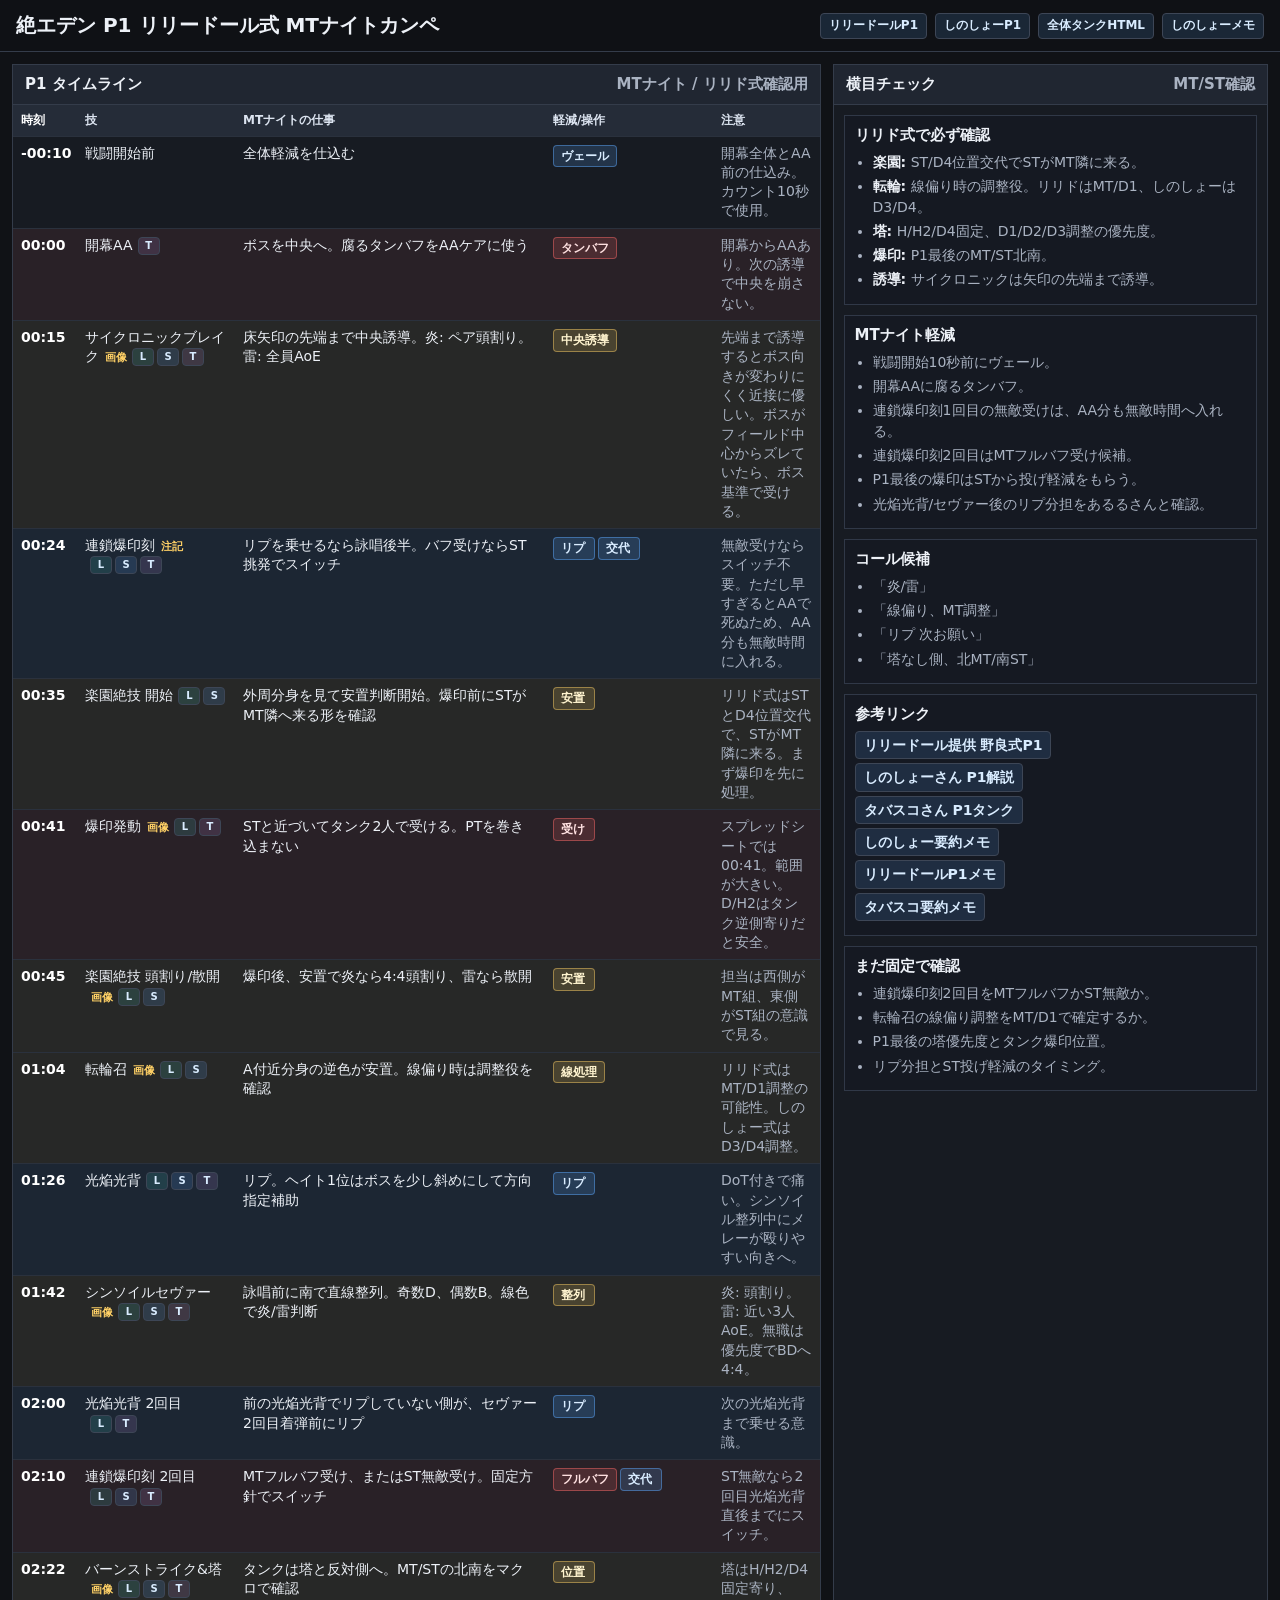
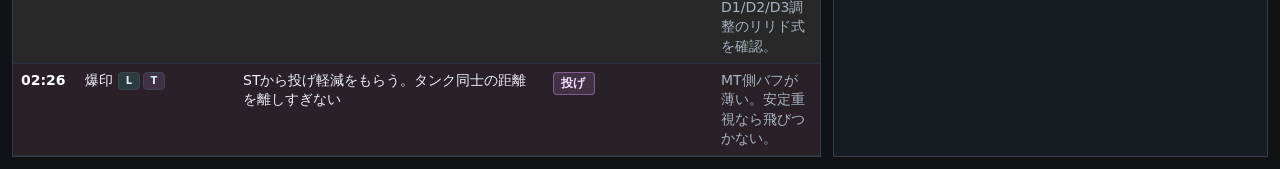
==== index.html @ 8ca695cd "Add files via upload" ====
<!doctype html>
<html lang="ja">
<head>
  <meta charset="utf-8">
  <meta name="viewport" content="width=device-width, initial-scale=1">
  <title>絶エデン P1 リリードール式 MTナイトカンペ</title>
  <style>
    :root {
      --bg: #101216;
      --panel: #171b22;
      --panel-2: #202631;
      --line: #343c4a;
      --text: #edf1f7;
      --muted: #aab3c2;
      --blue: #5da8ff;
      --yellow: #ffd166;
      --red: #ff6b6b;
      --green: #7bd88f;
      --purple: #c792ea;
      --cyan: #48d1cc;
    }

    * { box-sizing: border-box; }

    body {
      margin: 0;
      background: var(--bg);
      color: var(--text);
      font-family: "Yu Gothic UI", "Meiryo", system-ui, sans-serif;
      letter-spacing: 0;
    }

    header {
      position: sticky;
      top: 0;
      z-index: 20;
      display: flex;
      justify-content: space-between;
      align-items: center;
      gap: 16px;
      padding: 12px 16px;
      border-bottom: 1px solid var(--line);
      background: rgba(16, 18, 22, 0.96);
    }

    h1 { margin: 0; font-size: 20px; }

    .refs {
      display: flex;
      flex-wrap: wrap;
      gap: 8px;
      font-size: 12px;
    }

    a {
      color: #d9ecff;
      text-decoration: none;
    }

    .refs a,
    .link {
      display: inline-flex;
      align-items: center;
      min-height: 26px;
      padding: 3px 8px;
      border: 1px solid #3d4656;
      border-radius: 4px;
      background: rgba(93, 168, 255, 0.14);
      font-weight: 700;
    }

    .refs a:hover,
    .link:hover {
      border-color: var(--yellow);
      color: #fff4cf;
    }

    .srcs {
      display: inline-flex;
      flex-wrap: wrap;
      gap: 3px;
      margin-left: 5px;
      vertical-align: middle;
    }

    .srcs a {
      display: inline-flex;
      align-items: center;
      justify-content: center;
      min-width: 22px;
      height: 18px;
      padding: 1px 5px;
      border: 1px solid #3d4656;
      border-radius: 4px;
      color: #d9ecff;
      font-size: 10px;
      font-weight: 700;
      line-height: 1;
      text-decoration: none;
    }

    .srcs a:hover {
      border-color: var(--yellow);
      color: #fff4cf;
    }

    .src-l { background: rgba(72, 209, 204, 0.15); }
    .src-s { background: rgba(93, 168, 255, 0.16); }
    .src-t { background: rgba(199, 146, 234, 0.15); }

    main {
      display: grid;
      grid-template-columns: minmax(720px, 1.3fr) minmax(340px, 0.7fr);
      gap: 12px;
      padding: 12px;
    }

    section {
      min-width: 0;
      border: 1px solid var(--line);
      background: var(--panel);
    }

    .section-title {
      display: flex;
      justify-content: space-between;
      gap: 12px;
      padding: 10px 12px;
      border-bottom: 1px solid var(--line);
      background: var(--panel-2);
      font-size: 15px;
      font-weight: 700;
    }

    table {
      width: 100%;
      border-collapse: collapse;
      table-layout: fixed;
    }

    th, td {
      padding: 7px 8px;
      border-bottom: 1px solid #2a313d;
      vertical-align: top;
      font-size: 14px;
      line-height: 1.38;
    }

    th {
      position: sticky;
      top: 51px;
      z-index: 5;
      background: #252c38;
      color: #dce4f0;
      font-size: 12px;
      text-align: left;
    }

    .time { width: 64px; color: #fff; font-weight: 700; }
    .trigger { width: 158px; }
    .task { width: 310px; }
    .mit { width: 168px; }
    .note { color: var(--muted); }
    .critical { background: rgba(255, 107, 107, 0.08); }
    .move { background: rgba(255, 209, 102, 0.07); }
    .party { background: rgba(93, 168, 255, 0.08); }
    .clickable-row { cursor: pointer; }
    .clickable-row:hover { outline: 1px solid rgba(255, 209, 102, 0.45); outline-offset: -1px; }
    .toggle-hint {
      display: inline-block;
      margin-left: 6px;
      color: var(--yellow);
      font-size: 11px;
      font-weight: 700;
    }
    .detail-row { display: none; background: #11151d; }
    .detail-row.open { display: table-row; }
    .detail-panel {
      display: grid;
      grid-template-columns: repeat(2, minmax(240px, 1fr));
      gap: 10px;
      padding: 10px;
    }
    .figure {
      border: 1px solid #303847;
      background: #151922;
      padding: 8px;
    }
    .figure-title {
      margin: 0 0 6px;
      color: var(--text);
      font-size: 13px;
      font-weight: 700;
    }
    .figure-note {
      margin: 6px 0 0;
      color: var(--muted);
      font-size: 12px;
      line-height: 1.4;
    }
    .figure-title.fire,
    .figure-note.fire,
    .figure-title.lightning,
    .figure-note.lightning {
      display: block;
      width: fit-content;
      max-width: 100%;
      padding: 4px 8px;
      border-radius: 4px;
      color: #fff;
      font-weight: 800;
    }
    .figure-title.fire,
    .figure-note.fire {
      background: #b4232d;
    }
    .figure-title.lightning,
    .figure-note.lightning {
      background: #1d5fbf;
    }
    .figure img {
      display: block;
      width: 100%;
      max-height: 520px;
      object-fit: contain;
      border: 1px solid #2a313d;
      background: #0c0f14;
    }

    .badge {
      display: inline-block;
      min-width: 42px;
      margin: 1px 3px 2px 0;
      padding: 2px 7px;
      border-radius: 4px;
      border: 1px solid transparent;
      font-size: 12px;
      font-weight: 700;
      white-space: nowrap;
    }

    .b-blue { color: #d9ecff; background: rgba(93, 168, 255, 0.18); border-color: rgba(93, 168, 255, 0.45); }
    .b-yellow { color: #fff4cf; background: rgba(255, 209, 102, 0.16); border-color: rgba(255, 209, 102, 0.45); }
    .b-red { color: #ffe1e1; background: rgba(255, 107, 107, 0.16); border-color: rgba(255, 107, 107, 0.45); }
    .b-green { color: #e1ffe8; background: rgba(123, 216, 143, 0.15); border-color: rgba(123, 216, 143, 0.45); }
    .b-purple { color: #f1ddff; background: rgba(199, 146, 234, 0.16); border-color: rgba(199, 146, 234, 0.45); }
    .b-cyan { color: #d9fffc; background: rgba(72, 209, 204, 0.16); border-color: rgba(72, 209, 204, 0.45); }

    .cards {
      display: grid;
      gap: 10px;
      padding: 10px;
    }

    .card {
      border: 1px solid #303847;
      background: #151922;
      padding: 10px;
    }

    .card h2,
    .card h3 {
      margin: 0 0 7px;
      font-size: 15px;
    }

    .card p,
    .card li {
      margin: 4px 0;
      color: var(--muted);
      font-size: 14px;
      line-height: 1.45;
    }

    ul {
      margin: 0;
      padding-left: 18px;
    }

    .big {
      color: var(--text);
      font-weight: 700;
    }

    .danger {
      color: #ffe1e1;
      font-weight: 700;
    }

    @media (max-width: 1120px) {
      main { grid-template-columns: 1fr; }
      th { top: 76px; }
      .detail-panel { grid-template-columns: 1fr; }
    }

    @media (max-width: 720px) {
      header {
        position: static;
        display: block;
        padding: 10px;
      }

      h1 {
        margin-bottom: 8px;
        font-size: 18px;
        line-height: 1.25;
      }

      .refs {
        display: grid;
        grid-template-columns: repeat(2, minmax(0, 1fr));
        gap: 6px;
      }

      .refs a,
      .link {
        justify-content: center;
        min-height: 34px;
        padding: 6px 8px;
        text-align: center;
      }

      main {
        display: block;
        padding: 8px;
      }

      section {
        margin-bottom: 10px;
      }

      .section-title {
        display: block;
        padding: 9px 10px;
      }

      .section-title .note {
        display: block;
        margin-top: 3px;
        font-size: 12px;
      }

      table,
      tbody {
        display: block;
        width: 100%;
      }

      thead {
        display: none;
      }

      tr {
        display: grid;
        grid-template-columns: 58px minmax(0, 1fr);
        gap: 0 8px;
        margin: 8px;
        border: 1px solid #2a313d;
        background: #151922;
      }

      tr.critical { background: rgba(255, 107, 107, 0.09); }
      tr.move { background: rgba(255, 209, 102, 0.08); }
      tr.party { background: rgba(93, 168, 255, 0.09); }

      td {
        display: block;
        min-width: 0;
        padding: 6px 8px;
        border-bottom: 0;
        font-size: 13px;
      }

      td.time {
        grid-row: span 4;
        width: auto;
        border-right: 1px solid #2a313d;
        background: rgba(255, 255, 255, 0.04);
        font-size: 14px;
        text-align: center;
      }

      td:nth-child(2) {
        color: var(--text);
        font-size: 15px;
        font-weight: 700;
      }

      td:nth-child(3)::before {
        content: "仕事: ";
        color: var(--yellow);
        font-weight: 700;
      }

      td:nth-child(4)::before {
        content: "軽減: ";
        color: var(--cyan);
        font-weight: 700;
      }

      td:nth-child(5)::before {
        content: "注意: ";
        color: var(--muted);
        font-weight: 700;
      }

      .srcs {
        display: inline-flex;
        margin-left: 4px;
      }

      .srcs a {
        min-width: 26px;
        height: 22px;
        font-size: 11px;
      }

      .toggle-hint {
        padding: 1px 5px;
        border: 1px solid rgba(255, 209, 102, 0.35);
        border-radius: 4px;
        background: rgba(255, 209, 102, 0.12);
      }

      .detail-row {
        margin-top: -8px;
      }

      .detail-row td {
        grid-column: 1 / -1;
        padding: 0;
      }

      .detail-panel {
        display: grid;
        grid-template-columns: 1fr;
        gap: 8px;
        padding: 8px;
      }

      .figure {
        padding: 7px;
      }

      .figure img {
        max-height: none;
      }

      .cards {
        padding: 8px;
      }

      .card {
        padding: 9px;
      }
    }
  </style>
</head>
<body>
  <header>
    <h1>絶エデン P1 リリードール式 MTナイトカンペ</h1>
    <nav class="refs" aria-label="参考リンク">
      <a href="https://www.youtube.com/watch?v=0HDstP0aU_Y" target="_blank" rel="noreferrer">リリードールP1</a>
      <a href="https://www.youtube.com/watch?v=s2ULM2v7e5g" target="_blank" rel="noreferrer">しのしょーP1</a>
      <a href="ultimate_eden_tank_cheatsheet.html">全体タンクHTML</a>
      <a href="ultimate_eden_p1_shinosho_notes.md">しのしょーメモ</a>
    </nav>
  </header>

  <main>
    <section>
      <div class="section-title">
        <span>P1 タイムライン</span>
        <span class="note">MTナイト / リリド式確認用</span>
      </div>
      <table>
        <thead>
          <tr>
            <th class="time">時刻</th>
            <th class="trigger">技</th>
            <th class="task">MTナイトの仕事</th>
            <th class="mit">軽減/操作</th>
            <th>注意</th>
          </tr>
        </thead>
        <tbody>
          <tr class="mitigation">
            <td class="time">-00:10</td>
            <td>戦闘開始前</td>
            <td>全体軽減を仕込む</td>
            <td><span class="badge b-blue">ヴェール</span></td>
            <td class="note">開幕全体とAA前の仕込み。カウント10秒で使用。</td>
          </tr>
          <tr class="critical">
            <td class="time">00:00</td>
            <td>開幕AA<span class="srcs"><a class="src-t" href="https://www.youtube.com/watch?v=iPbWtNaFu2U&t=62s" target="_blank" rel="noreferrer" title="タバスコ: 開幕AAケア">T</a></span></td>
            <td>ボスを中央へ。腐るタンバフをAAケアに使う</td>
            <td><span class="badge b-red">タンバフ</span></td>
            <td class="note">開幕からAAあり。次の誘導で中央を崩さない。</td>
          </tr>
          <tr class="move clickable-row" data-toggle="cyclonic-detail" tabindex="0" aria-expanded="false">
            <td class="time">00:15</td>
            <td>サイクロニックブレイク<span class="toggle-hint">画像</span><span class="srcs"><a class="src-l" href="https://www.youtube.com/watch?v=0HDstP0aU_Y&t=50s" target="_blank" rel="noreferrer" title="リリードール: サイクロニックブレイク">L</a><a class="src-s" href="https://www.youtube.com/watch?v=s2ULM2v7e5g&t=14s" target="_blank" rel="noreferrer" title="しのしょー: サイクロニックブレイク">S</a><a class="src-t" href="https://www.youtube.com/watch?v=iPbWtNaFu2U&t=69s" target="_blank" rel="noreferrer" title="タバスコ: 中央誘導">T</a></span></td>
            <td>床矢印の先端まで中央誘導。炎: ペア頭割り。雷: 全員AoE</td>
            <td><span class="badge b-yellow">中央誘導</span></td>
            <td class="note">先端まで誘導するとボス向きが変わりにくく近接に優しい。ボスがフィールド中心からズレていたら、ボス基準で受ける。</td>
          </tr>
          <tr id="cyclonic-detail" class="detail-row">
            <td colspan="5">
              <div class="detail-panel">
                <figure class="figure">
                  <figcaption class="figure-title lightning">雷/青: 散開</figcaption>
                  <img src="ultimate_eden_p1_lilidoll_cyclonic_spread01.jpg" alt="サイクロニックブレイク 雷青色 散開図">
                  <p class="figure-note lightning">ボスが雷・青色なら散開。全員が時計回りにずれる。遠隔とSTは離れる。</p>
                </figure>
                <figure class="figure">
                  <figcaption class="figure-title fire">炎/赤: ペア頭割り</figcaption>
                  <img src="ultimate_eden_p1_lilidoll_cyclonic_spread02.jpg" alt="サイクロニックブレイク 炎赤色 ペア頭割り図">
                  <p class="figure-note fire">ボスが炎・赤色ならペア頭割り。タンク/ヒラは反時計、DPSは時計回りにずれる。</p>
                </figure>
              </div>
            </td>
          </tr>
          <tr class="party clickable-row" data-toggle="bakuhatsu-detail" tabindex="0" aria-expanded="false">
            <td class="time">00:24</td>
            <td>連鎖爆印刻<span class="toggle-hint">注記</span><span class="srcs"><a class="src-l" href="https://www.youtube.com/watch?v=0HDstP0aU_Y&t=119s" target="_blank" rel="noreferrer" title="リリードール: 爆印タンク強攻撃">L</a><a class="src-s" href="https://www.youtube.com/watch?v=s2ULM2v7e5g&t=63s" target="_blank" rel="noreferrer" title="しのしょー: 連鎖爆印刻">S</a><a class="src-t" href="https://www.youtube.com/watch?v=iPbWtNaFu2U&t=84s" target="_blank" rel="noreferrer" title="タバスコ: リプ/スイッチ">T</a></span></td>
            <td>リプを乗せるなら詠唱後半。バフ受けならST挑発でスイッチ</td>
            <td><span class="badge b-blue">リプ</span><span class="badge b-blue">交代</span></td>
            <td class="note">無敵受けならスイッチ不要。ただし早すぎるとAAで死ぬため、AA分も無敵時間に入れる。</td>
          </tr>
          <tr id="bakuhatsu-detail" class="detail-row">
            <td colspan="5">
              <div class="detail-panel">
                <div class="figure">
                  <p class="figure-title">リリードール動画内注記</p>
                  <p class="figure-note">野良では2回目爆印刻をST無敵、P2開幕をMT無敵にすることが多く、1回目爆印刻はバフ受けスイッチが多い。</p>
                  <p class="figure-note">バフ受けは詠唱中に挑発。MTは詠唱真ん中くらいからランパートを炊くと、後の爆発にも乗る。</p>
                  <p class="figure-note">爆発より1回目の攻撃が痛いため、リプ + フルバフ推奨。センチネル/ブルワーク等はランパより先に炊く運用例。</p>
                  <p class="figure-note">ナイトMTはP3誘導で無敵を使うことが多いため、リキャスト都合で2回目爆印刻をMTナイト無敵、P2をST無敵にする処理例あり。P3誘導はバフ受けも可能なのでPTで相談。</p>
                </div>
              </div>
            </td>
          </tr>
          <tr class="move">
            <td class="time">00:35</td>
            <td>楽園絶技 開始<span class="srcs"><a class="src-l" href="https://www.youtube.com/watch?v=0HDstP0aU_Y&t=149s" target="_blank" rel="noreferrer" title="リリードール: 楽園絶技">L</a><a class="src-s" href="https://www.youtube.com/watch?v=s2ULM2v7e5g&t=87s" target="_blank" rel="noreferrer" title="しのしょー: 楽園絶技">S</a></span></td>
            <td>外周分身を見て安置判断開始。爆印前にSTがMT隣へ来る形を確認</td>
            <td><span class="badge b-yellow">安置</span></td>
            <td class="note">リリド式はSTとD4位置交代で、STがMT隣に来る。まず爆印を先に処理。</td>
          </tr>
          <tr class="critical clickable-row" data-toggle="rakuen-bakuhatsu-detail" tabindex="0" aria-expanded="false">
            <td class="time">00:41</td>
            <td>爆印発動<span class="toggle-hint">画像</span><span class="srcs"><a class="src-l" href="https://www.youtube.com/watch?v=0HDstP0aU_Y&t=175s" target="_blank" rel="noreferrer" title="リリードール: STがMT隣へ">L</a><a class="src-t" href="https://www.youtube.com/watch?v=iPbWtNaFu2U&t=107s" target="_blank" rel="noreferrer" title="タバスコ: 爆印デバフ処理">T</a></span></td>
            <td>STと近づいてタンク2人で受ける。PTを巻き込まない</td>
            <td><span class="badge b-red">受け</span></td>
            <td class="note">スプレッドシートでは00:41。範囲が大きい。D/H2はタンク逆側寄りだと安全。</td>
          </tr>
          <tr id="rakuen-bakuhatsu-detail" class="detail-row">
            <td colspan="5">
              <div class="detail-panel">
                <figure class="figure">
                  <figcaption class="figure-title">楽園絶技中の爆印位置</figcaption>
                  <img src="ultimate_eden_p1_lilidoll_rakuen_spread01.jpg" alt="楽園絶技中の爆印位置図">
                  <p class="figure-note">直前の連鎖爆印刻の爆発をタンク2人で受けるため、MT/STが近くにいる。</p>
                </figure>
              </div>
            </td>
          </tr>
          <tr class="move clickable-row" data-toggle="rakuen-detail" tabindex="0" aria-expanded="false">
            <td class="time">00:45</td>
            <td>楽園絶技 頭割り/散開<span class="toggle-hint">画像</span><span class="srcs"><a class="src-l" href="https://www.youtube.com/watch?v=0HDstP0aU_Y&t=149s" target="_blank" rel="noreferrer" title="リリードール: 楽園絶技">L</a><a class="src-s" href="https://www.youtube.com/watch?v=s2ULM2v7e5g&t=87s" target="_blank" rel="noreferrer" title="しのしょー: 楽園絶技">S</a></span></td>
            <td>爆印後、安置で炎なら4:4頭割り、雷なら散開</td>
            <td><span class="badge b-yellow">安置</span></td>
            <td class="note">担当は西側がMT組、東側がST組の意識で見る。</td>
          </tr>
          <tr id="rakuen-detail" class="detail-row">
            <td colspan="5">
              <div class="detail-panel">
                <figure class="figure">
                  <figcaption class="figure-title fire">B,D安置 炎/赤: 4:4頭割り</figcaption>
                  <img src="ultimate_eden_p1_lilidoll_rakuen_spread02.jpg" alt="楽園絶技 B,D安置 炎赤色 4:4頭割り散開図">
                  <p class="figure-note">担当はMT組: A〜3 / ST組: 1〜C。図の安置は一例。</p>
                </figure>
                <figure class="figure">
                  <figcaption class="figure-title lightning">2,4安置 雷/青: 散開</figcaption>
                  <img src="ultimate_eden_p1_lilidoll_rakuen_spread03.jpg" alt="楽園絶技 2,4安置 雷青色 散開図">
                  <p class="figure-note lightning">赤文字注記はB,D安置と同じ。図だとSTが少し内側になっているが、しっかり外周へ散開する。</p>
                </figure>
                <div class="figure">
                  <p class="figure-title">リリードール動画内注記</p>
                  <p class="figure-note">担当マーカーに違和感はあるが、マーカー配置は今さら変えられない。Aを含めた西側 / Cを含めた東側で考える。</p>
                  <p class="figure-note">内側に動く時、ジャンプすると紛らわしいため歩いて動く。</p>
                  <p class="figure-note">安置が分かったくらいで陣、ケーラを使うと、もう1個後の4:4頭割りでちょうどリキャストが返る。</p>
                </div>
              </div>
            </td>
          </tr>
          <tr class="move clickable-row" data-toggle="tenrin-detail" tabindex="0" aria-expanded="false">
            <td class="time">01:04</td>
            <td>転輪召<span class="toggle-hint">画像</span><span class="srcs"><a class="src-l" href="https://www.youtube.com/watch?v=0HDstP0aU_Y&t=257s" target="_blank" rel="noreferrer" title="リリードール: 転輪召/線調整">L</a><a class="src-s" href="https://www.youtube.com/watch?v=s2ULM2v7e5g&t=240s" target="_blank" rel="noreferrer" title="しのしょー: 転輪召">S</a></span></td>
            <td>A付近分身の逆色が安置。線偏り時は調整役を確認</td>
            <td><span class="badge b-yellow">線処理</span></td>
            <td class="note">リリド式はMT/D1調整の可能性。しのしょー式はD3/D4調整。</td>
          </tr>
          <tr id="tenrin-detail" class="detail-row">
            <td colspan="5">
              <div class="detail-panel">
                <figure class="figure">
                  <figcaption class="figure-title lightning">転輪召 雷/横</figcaption>
                  <img src="ultimate_eden_p1_lilidoll_tenrin_spread01.jpg" alt="転輪召 安全円確認図1">
                  <p class="figure-note lightning">A付近分身の逆色が安置。雷は横に広がる直線範囲。</p>
                </figure>
                <figure class="figure">
                  <figcaption class="figure-title fire">転輪召 炎/縦ノックバック</figcaption>
                  <img src="ultimate_eden_p1_lilidoll_tenrin_spread02.jpg" alt="転輪召 安全円確認図2">
                  <p class="figure-note fire">A付近分身の逆色が安置。炎は縦直線後ノックバック。</p>
                </figure>
                <figure class="figure">
                  <figcaption class="figure-title">転輪召 線処理</figcaption>
                  <img src="ultimate_eden_p1_lilidoll_tenrin_line01.jpg" alt="転輪召 線処理図">
                  <p class="figure-note">頭割り: THは北、DPSは南。頭割り調整: MT/D1。</p>
                  <p class="figure-note">優先順位: 北 H1 H2 MT ST D1 D2 D3 D4 南。</p>
                </figure>
                <figure class="figure">
                  <figcaption class="figure-title">転輪召 ノックバック後4:4</figcaption>
                  <img src="ultimate_eden_p1_lilidoll_tenrin_line02.jpg" alt="転輪召 ノックバック後4:4頭割り図">
                  <p class="figure-note">ノックバック後は、ボスが戻ってきたらすぐ殴れるように中央へ寄って4:4頭割り。</p>
                </figure>
              </div>
            </td>
          </tr>
          <tr class="party">
            <td class="time">01:26</td>
            <td>光焔光背<span class="srcs"><a class="src-l" href="https://www.youtube.com/watch?v=0HDstP0aU_Y&t=421s" target="_blank" rel="noreferrer" title="リリードール: 光焔光背">L</a><a class="src-s" href="https://www.youtube.com/watch?v=s2ULM2v7e5g&t=276s" target="_blank" rel="noreferrer" title="しのしょー: 光焔光背">S</a><a class="src-t" href="https://www.youtube.com/watch?v=iPbWtNaFu2U&t=157s" target="_blank" rel="noreferrer" title="タバスコ: 光焔光背リプ">T</a></span></td>
            <td>リプ。ヘイト1位はボスを少し斜めにして方向指定補助</td>
            <td><span class="badge b-blue">リプ</span></td>
            <td class="note">DoT付きで痛い。シンソイル整列中にメレーが殴りやすい向きへ。</td>
          </tr>
          <tr class="move clickable-row" data-toggle="sever-detail" tabindex="0" aria-expanded="false">
            <td class="time">01:42</td>
            <td>シンソイルセヴァー<span class="toggle-hint">画像</span><span class="srcs"><a class="src-l" href="https://www.youtube.com/watch?v=0HDstP0aU_Y&t=435s" target="_blank" rel="noreferrer" title="リリードール: シンソイルセヴァー">L</a><a class="src-s" href="https://www.youtube.com/watch?v=s2ULM2v7e5g&t=287s" target="_blank" rel="noreferrer" title="しのしょー: シンソイルセヴァー">S</a><a class="src-t" href="https://www.youtube.com/watch?v=iPbWtNaFu2U&t=181s" target="_blank" rel="noreferrer" title="タバスコ: セヴァー後リプ">T</a></span></td>
            <td>詠唱前に南で直線整列。奇数D、偶数B。線色で炎/雷判断</td>
            <td><span class="badge b-yellow">整列</span></td>
            <td class="note">炎: 頭割り。雷: 近い3人AoE。無職は優先度でBDへ4:4。</td>
          </tr>
          <tr id="sever-detail" class="detail-row">
            <td colspan="5">
              <div class="detail-panel">
                <figure class="figure">
                  <figcaption class="figure-title">シンソイルセヴァー 整列優先度</figcaption>
                  <img src="ultimate_eden_p1_lilidoll_sever_spread01.jpg" alt="シンソイルセヴァー 整列優先度図">
                  <p class="figure-note">優先順位: フェーズ1は全部北西からヒラタンクDPS。</p>
                  <p class="figure-note">並び順: 北/西 H1 H2 MT ST D1 D2 D3 D4 南/東。</p>
                </figure>
                <figure class="figure">
                  <figcaption class="figure-title">シンソイルセヴァー 処理例 1</figcaption>
                  <img src="ultimate_eden_p1_lilidoll_sever_spread02.jpg" alt="シンソイルセヴァー 処理例1">
                  <p class="figure-note">線付き/無職が優先度で左右に分かれる。</p>
                </figure>
                <figure class="figure">
                  <figcaption class="figure-title">シンソイルセヴァー 処理例 2</figcaption>
                  <img src="ultimate_eden_p1_lilidoll_sever_spread03.jpg" alt="シンソイルセヴァー 処理例2">
                  <p class="figure-note fire">炎/頭割り寄りの配置確認。</p>
                </figure>
                <figure class="figure">
                  <figcaption class="figure-title">シンソイルセヴァー 処理例 3</figcaption>
                  <img src="ultimate_eden_p1_lilidoll_sever_spread04.jpg" alt="シンソイルセヴァー 処理例3">
                  <p class="figure-note lightning">雷/散開寄りの配置確認。</p>
                </figure>
              </div>
            </td>
          </tr>
          <tr class="party">
            <td class="time">02:00</td>
            <td>光焔光背 2回目<span class="srcs"><a class="src-l" href="https://www.youtube.com/watch?v=0HDstP0aU_Y&t=605s" target="_blank" rel="noreferrer" title="リリードール: セヴァー後光焔光背">L</a><a class="src-t" href="https://www.youtube.com/watch?v=iPbWtNaFu2U&t=181s" target="_blank" rel="noreferrer" title="タバスコ: 2回目着弾前リプ">T</a></span></td>
            <td>前の光焔光背でリプしていない側が、セヴァー2回目着弾前にリプ</td>
            <td><span class="badge b-blue">リプ</span></td>
            <td class="note">次の光焔光背まで乗せる意識。</td>
          </tr>
          <tr class="critical">
            <td class="time">02:10</td>
            <td>連鎖爆印刻 2回目<span class="srcs"><a class="src-l" href="https://www.youtube.com/watch?v=0HDstP0aU_Y&t=615s" target="_blank" rel="noreferrer" title="リリードール: P1最後のギミック前">L</a><a class="src-s" href="https://www.youtube.com/watch?v=s2ULM2v7e5g&t=344s" target="_blank" rel="noreferrer" title="しのしょー: バーンストライク&塔">S</a><a class="src-t" href="https://www.youtube.com/watch?v=iPbWtNaFu2U&t=198s" target="_blank" rel="noreferrer" title="タバスコ: 2回目連鎖爆印刻">T</a></span></td>
            <td>MTフルバフ受け、またはST無敵受け。固定方針でスイッチ</td>
            <td><span class="badge b-red">フルバフ</span><span class="badge b-blue">交代</span></td>
            <td class="note">ST無敵なら2回目光焔光背直後までにスイッチ。</td>
          </tr>
          <tr class="move clickable-row" data-toggle="tower-detail" tabindex="0" aria-expanded="false">
            <td class="time">02:22</td>
            <td>バーンストライク&塔<span class="toggle-hint">画像</span><span class="srcs"><a class="src-l" href="https://www.youtube.com/watch?v=0HDstP0aU_Y&t=626s" target="_blank" rel="noreferrer" title="リリードール: バーンストライク/塔">L</a><a class="src-s" href="https://www.youtube.com/watch?v=s2ULM2v7e5g&t=344s" target="_blank" rel="noreferrer" title="しのしょー: バーンストライク&塔">S</a><a class="src-t" href="https://www.youtube.com/watch?v=iPbWtNaFu2U&t=213s" target="_blank" rel="noreferrer" title="タバスコ: 最後の爆印/投げ軽減">T</a></span></td>
            <td>タンクは塔と反対側へ。MT/STの北南をマクロで確認</td>
            <td><span class="badge b-yellow">位置</span></td>
            <td class="note">塔はH/H2/D4固定寄り、D1/D2/D3調整のリリド式を確認。</td>
          </tr>
          <tr id="tower-detail" class="detail-row">
            <td colspan="5">
              <div class="detail-panel">
                <figure class="figure">
                  <figcaption class="figure-title">塔踏み + 爆印刻の爆発</figcaption>
                  <img src="ultimate_eden_p1_lilidoll_tower_spread01.jpg" alt="バーンストライク 塔踏みと爆印刻の爆発図">
                  <p class="figure-note">タンクは塔がない側で爆印を処理。図ではMT/STが西側、塔処理組が東側。</p>
                </figure>
                <figure class="figure">
                  <figcaption class="figure-title">塔人数例</figcaption>
                  <img src="ultimate_eden_p1_lilidoll_tower_spread02.jpg" alt="バーンストライク 塔人数例図">
                  <p class="figure-note">塔人数例: 北から2人用、1人用、3人用。</p>
                </figure>
              </div>
            </td>
          </tr>
          <tr class="critical">
            <td class="time">02:26</td>
            <td>爆印<span class="srcs"><a class="src-l" href="https://www.youtube.com/watch?v=0HDstP0aU_Y&t=690s" target="_blank" rel="noreferrer" title="リリードール: タンク爆印位置">L</a><a class="src-t" href="https://www.youtube.com/watch?v=iPbWtNaFu2U&t=213s" target="_blank" rel="noreferrer" title="タバスコ: STからMTへ投げ軽減">T</a></span></td>
            <td>STから投げ軽減をもらう。タンク同士の距離を離しすぎない</td>
            <td><span class="badge b-purple">投げ</span></td>
            <td class="note">MT側バフが薄い。安定重視なら飛びつかない。</td>
          </tr>
        </tbody>
      </table>
    </section>

    <section>
      <div class="section-title">
        <span>横目チェック</span>
        <span class="note">MT/ST確認</span>
      </div>
      <div class="cards">
        <article class="card">
          <h2>リリド式で必ず確認</h2>
          <ul>
            <li><span class="big">楽園:</span> ST/D4位置交代でSTがMT隣に来る。</li>
            <li><span class="big">転輪:</span> 線偏り時の調整役。リリドはMT/D1、しのしょーはD3/D4。</li>
            <li><span class="big">塔:</span> H/H2/D4固定、D1/D2/D3調整の優先度。</li>
            <li><span class="big">爆印:</span> P1最後のMT/ST北南。</li>
            <li><span class="big">誘導:</span> サイクロニックは矢印の先端まで誘導。</li>
          </ul>
        </article>

        <article class="card">
          <h2>MTナイト軽減</h2>
          <ul>
            <li>戦闘開始10秒前にヴェール。</li>
            <li>開幕AAに腐るタンバフ。</li>
            <li>連鎖爆印刻1回目の無敵受けは、AA分も無敵時間へ入れる。</li>
            <li>連鎖爆印刻2回目はMTフルバフ受け候補。</li>
            <li>P1最後の爆印はSTから投げ軽減をもらう。</li>
            <li>光焔光背/セヴァー後のリプ分担をあるるさんと確認。</li>
          </ul>
        </article>

        <article class="card">
          <h2>コール候補</h2>
          <ul>
            <li>「炎/雷」</li>
            <li>「線偏り、MT調整」</li>
            <li>「リプ 次お願い」</li>
            <li>「塔なし側、北MT/南ST」</li>
          </ul>
        </article>

        <article class="card">
          <h2>参考リンク</h2>
          <p><a class="link" href="https://www.youtube.com/watch?v=0HDstP0aU_Y" target="_blank" rel="noreferrer">リリードール提供 野良式P1</a></p>
          <p><a class="link" href="https://www.youtube.com/watch?v=s2ULM2v7e5g" target="_blank" rel="noreferrer">しのしょーさん P1解説</a></p>
          <p><a class="link" href="https://www.youtube.com/watch?v=iPbWtNaFu2U&t=60s" target="_blank" rel="noreferrer">タバスコさん P1タンク</a></p>
          <p><a class="link" href="ultimate_eden_p1_shinosho_notes.md">しのしょー要約メモ</a></p>
          <p><a class="link" href="ultimate_eden_p1_lilidoll_notes.md">リリードールP1メモ</a></p>
          <p><a class="link" href="ultimate_eden_tank_tabasco_notes.md">タバスコ要約メモ</a></p>
        </article>

        <article class="card">
          <h2>まだ固定で確認</h2>
          <ul>
            <li>連鎖爆印刻2回目をMTフルバフかST無敵か。</li>
            <li>転輪召の線偏り調整をMT/D1で確定するか。</li>
            <li>P1最後の塔優先度とタンク爆印位置。</li>
            <li>リプ分担とST投げ軽減のタイミング。</li>
          </ul>
        </article>
      </div>
    </section>
  </main>
  <script>
    document.querySelectorAll("[data-toggle]").forEach((row) => {
      const target = document.getElementById(row.dataset.toggle);
      if (!target) return;

      const toggle = () => {
        const isOpen = target.classList.toggle("open");
        row.setAttribute("aria-expanded", String(isOpen));
      };

      row.addEventListener("click", (event) => {
        if (event.target.closest("a")) return;
        toggle();
      });

      row.addEventListener("keydown", (event) => {
        if (event.key !== "Enter" && event.key !== " ") return;
        event.preventDefault();
        toggle();
      });
    });
  </script>
</body>
</html>
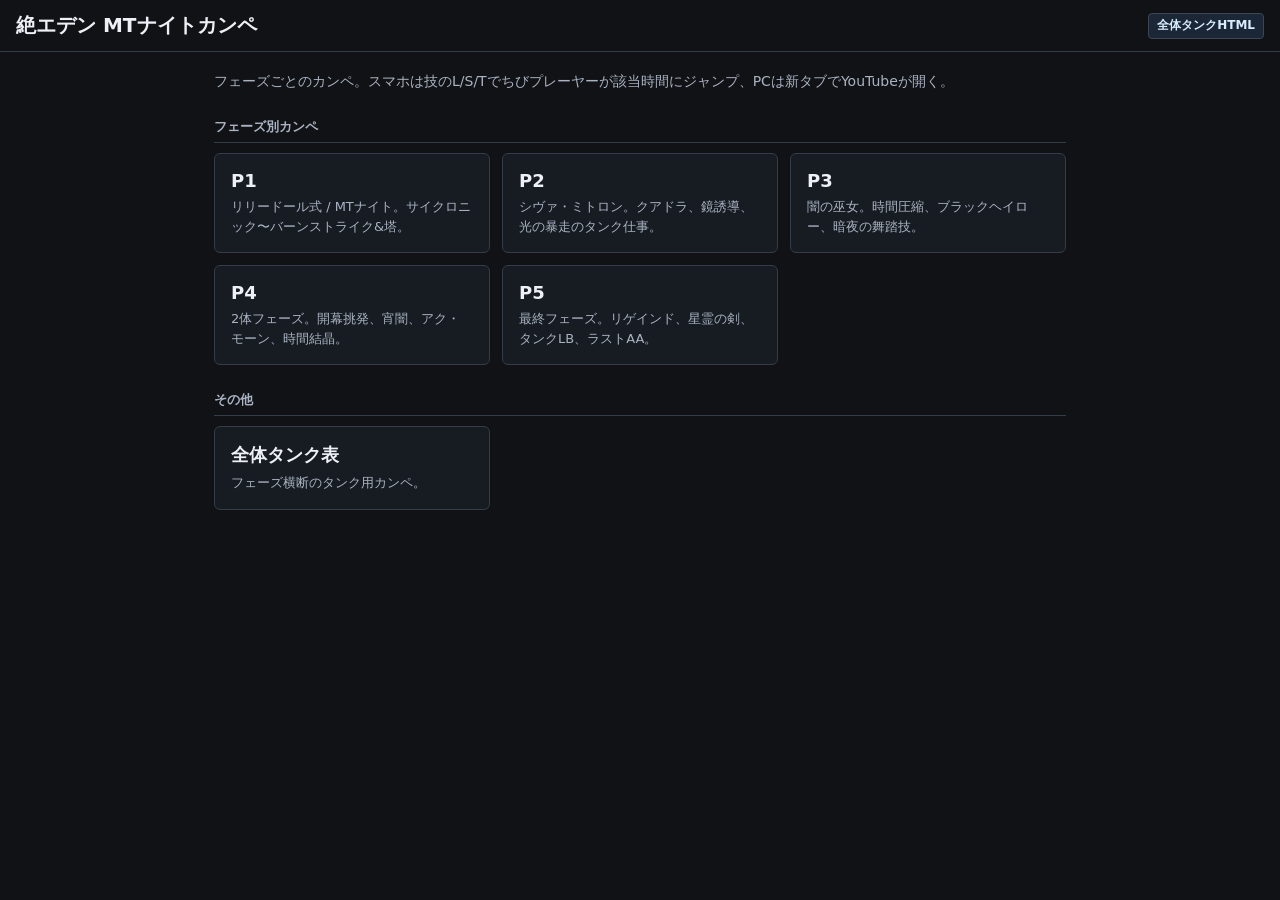
==== commit ba21dfba: "Restructure cheatsheet site" ====
--- a/index.html
+++ b/index.html
@@ -3,803 +3,51 @@
 <head>
   <meta charset="utf-8">
   <meta name="viewport" content="width=device-width, initial-scale=1">
-  <title>絶エデン P1 リリードール式 MTナイトカンペ</title>
-  <style>
-    :root {
-      --bg: #101216;
-      --panel: #171b22;
-      --panel-2: #202631;
-      --line: #343c4a;
-      --text: #edf1f7;
-      --muted: #aab3c2;
-      --blue: #5da8ff;
-      --yellow: #ffd166;
-      --red: #ff6b6b;
-      --green: #7bd88f;
-      --purple: #c792ea;
-      --cyan: #48d1cc;
-    }
-
-    * { box-sizing: border-box; }
-
-    body {
-      margin: 0;
-      background: var(--bg);
-      color: var(--text);
-      font-family: "Yu Gothic UI", "Meiryo", system-ui, sans-serif;
-      letter-spacing: 0;
-    }
-
-    header {
-      position: sticky;
-      top: 0;
-      z-index: 20;
-      display: flex;
-      justify-content: space-between;
-      align-items: center;
-      gap: 16px;
-      padding: 12px 16px;
-      border-bottom: 1px solid var(--line);
-      background: rgba(16, 18, 22, 0.96);
-    }
-
-    h1 { margin: 0; font-size: 20px; }
-
-    .refs {
-      display: flex;
-      flex-wrap: wrap;
-      gap: 8px;
-      font-size: 12px;
-    }
-
-    a {
-      color: #d9ecff;
-      text-decoration: none;
-    }
-
-    .refs a,
-    .link {
-      display: inline-flex;
-      align-items: center;
-      min-height: 26px;
-      padding: 3px 8px;
-      border: 1px solid #3d4656;
-      border-radius: 4px;
-      background: rgba(93, 168, 255, 0.14);
-      font-weight: 700;
-    }
-
-    .refs a:hover,
-    .link:hover {
-      border-color: var(--yellow);
-      color: #fff4cf;
-    }
-
-    .srcs {
-      display: inline-flex;
-      flex-wrap: wrap;
-      gap: 3px;
-      margin-left: 5px;
-      vertical-align: middle;
-    }
-
-    .srcs a {
-      display: inline-flex;
-      align-items: center;
-      justify-content: center;
-      min-width: 22px;
-      height: 18px;
-      padding: 1px 5px;
-      border: 1px solid #3d4656;
-      border-radius: 4px;
-      color: #d9ecff;
-      font-size: 10px;
-      font-weight: 700;
-      line-height: 1;
-      text-decoration: none;
-    }
-
-    .srcs a:hover {
-      border-color: var(--yellow);
-      color: #fff4cf;
-    }
-
-    .src-l { background: rgba(72, 209, 204, 0.15); }
-    .src-s { background: rgba(93, 168, 255, 0.16); }
-    .src-t { background: rgba(199, 146, 234, 0.15); }
-
-    main {
-      display: grid;
-      grid-template-columns: minmax(720px, 1.3fr) minmax(340px, 0.7fr);
-      gap: 12px;
-      padding: 12px;
-    }
-
-    section {
-      min-width: 0;
-      border: 1px solid var(--line);
-      background: var(--panel);
-    }
-
-    .section-title {
-      display: flex;
-      justify-content: space-between;
-      gap: 12px;
-      padding: 10px 12px;
-      border-bottom: 1px solid var(--line);
-      background: var(--panel-2);
-      font-size: 15px;
-      font-weight: 700;
-    }
-
-    table {
-      width: 100%;
-      border-collapse: collapse;
-      table-layout: fixed;
-    }
-
-    th, td {
-      padding: 7px 8px;
-      border-bottom: 1px solid #2a313d;
-      vertical-align: top;
-      font-size: 14px;
-      line-height: 1.38;
-    }
-
-    th {
-      position: sticky;
-      top: 51px;
-      z-index: 5;
-      background: #252c38;
-      color: #dce4f0;
-      font-size: 12px;
-      text-align: left;
-    }
-
-    .time { width: 64px; color: #fff; font-weight: 700; }
-    .trigger { width: 158px; }
-    .task { width: 310px; }
-    .mit { width: 168px; }
-    .note { color: var(--muted); }
-    .critical { background: rgba(255, 107, 107, 0.08); }
-    .move { background: rgba(255, 209, 102, 0.07); }
-    .party { background: rgba(93, 168, 255, 0.08); }
-    .clickable-row { cursor: pointer; }
-    .clickable-row:hover { outline: 1px solid rgba(255, 209, 102, 0.45); outline-offset: -1px; }
-    .toggle-hint {
-      display: inline-block;
-      margin-left: 6px;
-      color: var(--yellow);
-      font-size: 11px;
-      font-weight: 700;
-    }
-    .detail-row { display: none; background: #11151d; }
-    .detail-row.open { display: table-row; }
-    .detail-panel {
-      display: grid;
-      grid-template-columns: repeat(2, minmax(240px, 1fr));
-      gap: 10px;
-      padding: 10px;
-    }
-    .figure {
-      border: 1px solid #303847;
-      background: #151922;
-      padding: 8px;
-    }
-    .figure-title {
-      margin: 0 0 6px;
-      color: var(--text);
-      font-size: 13px;
-      font-weight: 700;
-    }
-    .figure-note {
-      margin: 6px 0 0;
-      color: var(--muted);
-      font-size: 12px;
-      line-height: 1.4;
-    }
-    .figure-title.fire,
-    .figure-note.fire,
-    .figure-title.lightning,
-    .figure-note.lightning {
-      display: block;
-      width: fit-content;
-      max-width: 100%;
-      padding: 4px 8px;
-      border-radius: 4px;
-      color: #fff;
-      font-weight: 800;
-    }
-    .figure-title.fire,
-    .figure-note.fire {
-      background: #b4232d;
-    }
-    .figure-title.lightning,
-    .figure-note.lightning {
-      background: #1d5fbf;
-    }
-    .figure img {
-      display: block;
-      width: 100%;
-      max-height: 520px;
-      object-fit: contain;
-      border: 1px solid #2a313d;
-      background: #0c0f14;
-    }
-
-    .badge {
-      display: inline-block;
-      min-width: 42px;
-      margin: 1px 3px 2px 0;
-      padding: 2px 7px;
-      border-radius: 4px;
-      border: 1px solid transparent;
-      font-size: 12px;
-      font-weight: 700;
-      white-space: nowrap;
-    }
-
-    .b-blue { color: #d9ecff; background: rgba(93, 168, 255, 0.18); border-color: rgba(93, 168, 255, 0.45); }
-    .b-yellow { color: #fff4cf; background: rgba(255, 209, 102, 0.16); border-color: rgba(255, 209, 102, 0.45); }
-    .b-red { color: #ffe1e1; background: rgba(255, 107, 107, 0.16); border-color: rgba(255, 107, 107, 0.45); }
-    .b-green { color: #e1ffe8; background: rgba(123, 216, 143, 0.15); border-color: rgba(123, 216, 143, 0.45); }
-    .b-purple { color: #f1ddff; background: rgba(199, 146, 234, 0.16); border-color: rgba(199, 146, 234, 0.45); }
-    .b-cyan { color: #d9fffc; background: rgba(72, 209, 204, 0.16); border-color: rgba(72, 209, 204, 0.45); }
-
-    .cards {
-      display: grid;
-      gap: 10px;
-      padding: 10px;
-    }
-
-    .card {
-      border: 1px solid #303847;
-      background: #151922;
-      padding: 10px;
-    }
-
-    .card h2,
-    .card h3 {
-      margin: 0 0 7px;
-      font-size: 15px;
-    }
-
-    .card p,
-    .card li {
-      margin: 4px 0;
-      color: var(--muted);
-      font-size: 14px;
-      line-height: 1.45;
-    }
-
-    ul {
-      margin: 0;
-      padding-left: 18px;
-    }
-
-    .big {
-      color: var(--text);
-      font-weight: 700;
-    }
-
-    .danger {
-      color: #ffe1e1;
-      font-weight: 700;
-    }
-
-    @media (max-width: 1120px) {
-      main { grid-template-columns: 1fr; }
-      th { top: 76px; }
-      .detail-panel { grid-template-columns: 1fr; }
-    }
-
-    @media (max-width: 720px) {
-      header {
-        position: static;
-        display: block;
-        padding: 10px;
-      }
-
-      h1 {
-        margin-bottom: 8px;
-        font-size: 18px;
-        line-height: 1.25;
-      }
-
-      .refs {
-        display: grid;
-        grid-template-columns: repeat(2, minmax(0, 1fr));
-        gap: 6px;
-      }
-
-      .refs a,
-      .link {
-        justify-content: center;
-        min-height: 34px;
-        padding: 6px 8px;
-        text-align: center;
-      }
-
-      main {
-        display: block;
-        padding: 8px;
-      }
-
-      section {
-        margin-bottom: 10px;
-      }
-
-      .section-title {
-        display: block;
-        padding: 9px 10px;
-      }
-
-      .section-title .note {
-        display: block;
-        margin-top: 3px;
-        font-size: 12px;
-      }
-
-      table,
-      tbody {
-        display: block;
-        width: 100%;
-      }
-
-      thead {
-        display: none;
-      }
-
-      tr {
-        display: grid;
-        grid-template-columns: 58px minmax(0, 1fr);
-        gap: 0 8px;
-        margin: 8px;
-        border: 1px solid #2a313d;
-        background: #151922;
-      }
-
-      tr.critical { background: rgba(255, 107, 107, 0.09); }
-      tr.move { background: rgba(255, 209, 102, 0.08); }
-      tr.party { background: rgba(93, 168, 255, 0.09); }
-
-      td {
-        display: block;
-        min-width: 0;
-        padding: 6px 8px;
-        border-bottom: 0;
-        font-size: 13px;
-      }
-
-      td.time {
-        grid-row: span 4;
-        width: auto;
-        border-right: 1px solid #2a313d;
-        background: rgba(255, 255, 255, 0.04);
-        font-size: 14px;
-        text-align: center;
-      }
-
-      td:nth-child(2) {
-        color: var(--text);
-        font-size: 15px;
-        font-weight: 700;
-      }
-
-      td:nth-child(3)::before {
-        content: "仕事: ";
-        color: var(--yellow);
-        font-weight: 700;
-      }
-
-      td:nth-child(4)::before {
-        content: "軽減: ";
-        color: var(--cyan);
-        font-weight: 700;
-      }
-
-      td:nth-child(5)::before {
-        content: "注意: ";
-        color: var(--muted);
-        font-weight: 700;
-      }
-
-      .srcs {
-        display: inline-flex;
-        margin-left: 4px;
-      }
-
-      .srcs a {
-        min-width: 26px;
-        height: 22px;
-        font-size: 11px;
-      }
-
-      .toggle-hint {
-        padding: 1px 5px;
-        border: 1px solid rgba(255, 209, 102, 0.35);
-        border-radius: 4px;
-        background: rgba(255, 209, 102, 0.12);
-      }
-
-      .detail-row {
-        margin-top: -8px;
-      }
-
-      .detail-row td {
-        grid-column: 1 / -1;
-        padding: 0;
-      }
-
-      .detail-panel {
-        display: grid;
-        grid-template-columns: 1fr;
-        gap: 8px;
-        padding: 8px;
-      }
-
-      .figure {
-        padding: 7px;
-      }
-
-      .figure img {
-        max-height: none;
-      }
-
-      .cards {
-        padding: 8px;
-      }
-
-      .card {
-        padding: 9px;
-      }
-    }
-  </style>
+  <title>絶エデン MTナイトカンペ 目次</title>
+  <link rel="stylesheet" href="assets/css/style.css">
 </head>
 <body>
   <header>
-    <h1>絶エデン P1 リリードール式 MTナイトカンペ</h1>
+    <h1>絶エデン MTナイトカンペ</h1>
     <nav class="refs" aria-label="参考リンク">
-      <a href="https://www.youtube.com/watch?v=0HDstP0aU_Y" target="_blank" rel="noreferrer">リリードールP1</a>
-      <a href="https://www.youtube.com/watch?v=s2ULM2v7e5g" target="_blank" rel="noreferrer">しのしょーP1</a>
-      <a href="ultimate_eden_tank_cheatsheet.html">全体タンクHTML</a>
-      <a href="ultimate_eden_p1_shinosho_notes.md">しのしょーメモ</a>
+      <a href="sources/ultimate_eden_tank_cheatsheet.html">全体タンクHTML</a>
     </nav>
   </header>
 
-  <main>
-    <section>
-      <div class="section-title">
-        <span>P1 タイムライン</span>
-        <span class="note">MTナイト / リリド式確認用</span>
-      </div>
-      <table>
-        <thead>
-          <tr>
-            <th class="time">時刻</th>
-            <th class="trigger">技</th>
-            <th class="task">MTナイトの仕事</th>
-            <th class="mit">軽減/操作</th>
-            <th>注意</th>
-          </tr>
-        </thead>
-        <tbody>
-          <tr class="mitigation">
-            <td class="time">-00:10</td>
-            <td>戦闘開始前</td>
-            <td>全体軽減を仕込む</td>
-            <td><span class="badge b-blue">ヴェール</span></td>
-            <td class="note">開幕全体とAA前の仕込み。カウント10秒で使用。</td>
-          </tr>
-          <tr class="critical">
-            <td class="time">00:00</td>
-            <td>開幕AA<span class="srcs"><a class="src-t" href="https://www.youtube.com/watch?v=iPbWtNaFu2U&t=62s" target="_blank" rel="noreferrer" title="タバスコ: 開幕AAケア">T</a></span></td>
-            <td>ボスを中央へ。腐るタンバフをAAケアに使う</td>
-            <td><span class="badge b-red">タンバフ</span></td>
-            <td class="note">開幕からAAあり。次の誘導で中央を崩さない。</td>
-          </tr>
-          <tr class="move clickable-row" data-toggle="cyclonic-detail" tabindex="0" aria-expanded="false">
-            <td class="time">00:15</td>
-            <td>サイクロニックブレイク<span class="toggle-hint">画像</span><span class="srcs"><a class="src-l" href="https://www.youtube.com/watch?v=0HDstP0aU_Y&t=50s" target="_blank" rel="noreferrer" title="リリードール: サイクロニックブレイク">L</a><a class="src-s" href="https://www.youtube.com/watch?v=s2ULM2v7e5g&t=14s" target="_blank" rel="noreferrer" title="しのしょー: サイクロニックブレイク">S</a><a class="src-t" href="https://www.youtube.com/watch?v=iPbWtNaFu2U&t=69s" target="_blank" rel="noreferrer" title="タバスコ: 中央誘導">T</a></span></td>
-            <td>床矢印の先端まで中央誘導。炎: ペア頭割り。雷: 全員AoE</td>
-            <td><span class="badge b-yellow">中央誘導</span></td>
-            <td class="note">先端まで誘導するとボス向きが変わりにくく近接に優しい。ボスがフィールド中心からズレていたら、ボス基準で受ける。</td>
-          </tr>
-          <tr id="cyclonic-detail" class="detail-row">
-            <td colspan="5">
-              <div class="detail-panel">
-                <figure class="figure">
-                  <figcaption class="figure-title lightning">雷/青: 散開</figcaption>
-                  <img src="ultimate_eden_p1_lilidoll_cyclonic_spread01.jpg" alt="サイクロニックブレイク 雷青色 散開図">
-                  <p class="figure-note lightning">ボスが雷・青色なら散開。全員が時計回りにずれる。遠隔とSTは離れる。</p>
-                </figure>
-                <figure class="figure">
-                  <figcaption class="figure-title fire">炎/赤: ペア頭割り</figcaption>
-                  <img src="ultimate_eden_p1_lilidoll_cyclonic_spread02.jpg" alt="サイクロニックブレイク 炎赤色 ペア頭割り図">
-                  <p class="figure-note fire">ボスが炎・赤色ならペア頭割り。タンク/ヒラは反時計、DPSは時計回りにずれる。</p>
-                </figure>
-              </div>
-            </td>
-          </tr>
-          <tr class="party clickable-row" data-toggle="bakuhatsu-detail" tabindex="0" aria-expanded="false">
-            <td class="time">00:24</td>
-            <td>連鎖爆印刻<span class="toggle-hint">注記</span><span class="srcs"><a class="src-l" href="https://www.youtube.com/watch?v=0HDstP0aU_Y&t=119s" target="_blank" rel="noreferrer" title="リリードール: 爆印タンク強攻撃">L</a><a class="src-s" href="https://www.youtube.com/watch?v=s2ULM2v7e5g&t=63s" target="_blank" rel="noreferrer" title="しのしょー: 連鎖爆印刻">S</a><a class="src-t" href="https://www.youtube.com/watch?v=iPbWtNaFu2U&t=84s" target="_blank" rel="noreferrer" title="タバスコ: リプ/スイッチ">T</a></span></td>
-            <td>リプを乗せるなら詠唱後半。バフ受けならST挑発でスイッチ</td>
-            <td><span class="badge b-blue">リプ</span><span class="badge b-blue">交代</span></td>
-            <td class="note">無敵受けならスイッチ不要。ただし早すぎるとAAで死ぬため、AA分も無敵時間に入れる。</td>
-          </tr>
-          <tr id="bakuhatsu-detail" class="detail-row">
-            <td colspan="5">
-              <div class="detail-panel">
-                <div class="figure">
-                  <p class="figure-title">リリードール動画内注記</p>
-                  <p class="figure-note">野良では2回目爆印刻をST無敵、P2開幕をMT無敵にすることが多く、1回目爆印刻はバフ受けスイッチが多い。</p>
-                  <p class="figure-note">バフ受けは詠唱中に挑発。MTは詠唱真ん中くらいからランパートを炊くと、後の爆発にも乗る。</p>
-                  <p class="figure-note">爆発より1回目の攻撃が痛いため、リプ + フルバフ推奨。センチネル/ブルワーク等はランパより先に炊く運用例。</p>
-                  <p class="figure-note">ナイトMTはP3誘導で無敵を使うことが多いため、リキャスト都合で2回目爆印刻をMTナイト無敵、P2をST無敵にする処理例あり。P3誘導はバフ受けも可能なのでPTで相談。</p>
-                </div>
-              </div>
-            </td>
-          </tr>
-          <tr class="move">
-            <td class="time">00:35</td>
-            <td>楽園絶技 開始<span class="srcs"><a class="src-l" href="https://www.youtube.com/watch?v=0HDstP0aU_Y&t=149s" target="_blank" rel="noreferrer" title="リリードール: 楽園絶技">L</a><a class="src-s" href="https://www.youtube.com/watch?v=s2ULM2v7e5g&t=87s" target="_blank" rel="noreferrer" title="しのしょー: 楽園絶技">S</a></span></td>
-            <td>外周分身を見て安置判断開始。爆印前にSTがMT隣へ来る形を確認</td>
-            <td><span class="badge b-yellow">安置</span></td>
-            <td class="note">リリド式はSTとD4位置交代で、STがMT隣に来る。まず爆印を先に処理。</td>
-          </tr>
-          <tr class="critical clickable-row" data-toggle="rakuen-bakuhatsu-detail" tabindex="0" aria-expanded="false">
-            <td class="time">00:41</td>
-            <td>爆印発動<span class="toggle-hint">画像</span><span class="srcs"><a class="src-l" href="https://www.youtube.com/watch?v=0HDstP0aU_Y&t=175s" target="_blank" rel="noreferrer" title="リリードール: STがMT隣へ">L</a><a class="src-t" href="https://www.youtube.com/watch?v=iPbWtNaFu2U&t=107s" target="_blank" rel="noreferrer" title="タバスコ: 爆印デバフ処理">T</a></span></td>
-            <td>STと近づいてタンク2人で受ける。PTを巻き込まない</td>
-            <td><span class="badge b-red">受け</span></td>
-            <td class="note">スプレッドシートでは00:41。範囲が大きい。D/H2はタンク逆側寄りだと安全。</td>
-          </tr>
-          <tr id="rakuen-bakuhatsu-detail" class="detail-row">
-            <td colspan="5">
-              <div class="detail-panel">
-                <figure class="figure">
-                  <figcaption class="figure-title">楽園絶技中の爆印位置</figcaption>
-                  <img src="ultimate_eden_p1_lilidoll_rakuen_spread01.jpg" alt="楽園絶技中の爆印位置図">
-                  <p class="figure-note">直前の連鎖爆印刻の爆発をタンク2人で受けるため、MT/STが近くにいる。</p>
-                </figure>
-              </div>
-            </td>
-          </tr>
-          <tr class="move clickable-row" data-toggle="rakuen-detail" tabindex="0" aria-expanded="false">
-            <td class="time">00:45</td>
-            <td>楽園絶技 頭割り/散開<span class="toggle-hint">画像</span><span class="srcs"><a class="src-l" href="https://www.youtube.com/watch?v=0HDstP0aU_Y&t=149s" target="_blank" rel="noreferrer" title="リリードール: 楽園絶技">L</a><a class="src-s" href="https://www.youtube.com/watch?v=s2ULM2v7e5g&t=87s" target="_blank" rel="noreferrer" title="しのしょー: 楽園絶技">S</a></span></td>
-            <td>爆印後、安置で炎なら4:4頭割り、雷なら散開</td>
-            <td><span class="badge b-yellow">安置</span></td>
-            <td class="note">担当は西側がMT組、東側がST組の意識で見る。</td>
-          </tr>
-          <tr id="rakuen-detail" class="detail-row">
-            <td colspan="5">
-              <div class="detail-panel">
-                <figure class="figure">
-                  <figcaption class="figure-title fire">B,D安置 炎/赤: 4:4頭割り</figcaption>
-                  <img src="ultimate_eden_p1_lilidoll_rakuen_spread02.jpg" alt="楽園絶技 B,D安置 炎赤色 4:4頭割り散開図">
-                  <p class="figure-note">担当はMT組: A〜3 / ST組: 1〜C。図の安置は一例。</p>
-                </figure>
-                <figure class="figure">
-                  <figcaption class="figure-title lightning">2,4安置 雷/青: 散開</figcaption>
-                  <img src="ultimate_eden_p1_lilidoll_rakuen_spread03.jpg" alt="楽園絶技 2,4安置 雷青色 散開図">
-                  <p class="figure-note lightning">赤文字注記はB,D安置と同じ。図だとSTが少し内側になっているが、しっかり外周へ散開する。</p>
-                </figure>
-                <div class="figure">
-                  <p class="figure-title">リリードール動画内注記</p>
-                  <p class="figure-note">担当マーカーに違和感はあるが、マーカー配置は今さら変えられない。Aを含めた西側 / Cを含めた東側で考える。</p>
-                  <p class="figure-note">内側に動く時、ジャンプすると紛らわしいため歩いて動く。</p>
-                  <p class="figure-note">安置が分かったくらいで陣、ケーラを使うと、もう1個後の4:4頭割りでちょうどリキャストが返る。</p>
-                </div>
-              </div>
-            </td>
-          </tr>
-          <tr class="move clickable-row" data-toggle="tenrin-detail" tabindex="0" aria-expanded="false">
-            <td class="time">01:04</td>
-            <td>転輪召<span class="toggle-hint">画像</span><span class="srcs"><a class="src-l" href="https://www.youtube.com/watch?v=0HDstP0aU_Y&t=257s" target="_blank" rel="noreferrer" title="リリードール: 転輪召/線調整">L</a><a class="src-s" href="https://www.youtube.com/watch?v=s2ULM2v7e5g&t=240s" target="_blank" rel="noreferrer" title="しのしょー: 転輪召">S</a></span></td>
-            <td>A付近分身の逆色が安置。線偏り時は調整役を確認</td>
-            <td><span class="badge b-yellow">線処理</span></td>
-            <td class="note">リリド式はMT/D1調整の可能性。しのしょー式はD3/D4調整。</td>
-          </tr>
-          <tr id="tenrin-detail" class="detail-row">
-            <td colspan="5">
-              <div class="detail-panel">
-                <figure class="figure">
-                  <figcaption class="figure-title lightning">転輪召 雷/横</figcaption>
-                  <img src="ultimate_eden_p1_lilidoll_tenrin_spread01.jpg" alt="転輪召 安全円確認図1">
-                  <p class="figure-note lightning">A付近分身の逆色が安置。雷は横に広がる直線範囲。</p>
-                </figure>
-                <figure class="figure">
-                  <figcaption class="figure-title fire">転輪召 炎/縦ノックバック</figcaption>
-                  <img src="ultimate_eden_p1_lilidoll_tenrin_spread02.jpg" alt="転輪召 安全円確認図2">
-                  <p class="figure-note fire">A付近分身の逆色が安置。炎は縦直線後ノックバック。</p>
-                </figure>
-                <figure class="figure">
-                  <figcaption class="figure-title">転輪召 線処理</figcaption>
-                  <img src="ultimate_eden_p1_lilidoll_tenrin_line01.jpg" alt="転輪召 線処理図">
-                  <p class="figure-note">頭割り: THは北、DPSは南。頭割り調整: MT/D1。</p>
-                  <p class="figure-note">優先順位: 北 H1 H2 MT ST D1 D2 D3 D4 南。</p>
-                </figure>
-                <figure class="figure">
-                  <figcaption class="figure-title">転輪召 ノックバック後4:4</figcaption>
-                  <img src="ultimate_eden_p1_lilidoll_tenrin_line02.jpg" alt="転輪召 ノックバック後4:4頭割り図">
-                  <p class="figure-note">ノックバック後は、ボスが戻ってきたらすぐ殴れるように中央へ寄って4:4頭割り。</p>
-                </figure>
-              </div>
-            </td>
-          </tr>
-          <tr class="party">
-            <td class="time">01:26</td>
-            <td>光焔光背<span class="srcs"><a class="src-l" href="https://www.youtube.com/watch?v=0HDstP0aU_Y&t=421s" target="_blank" rel="noreferrer" title="リリードール: 光焔光背">L</a><a class="src-s" href="https://www.youtube.com/watch?v=s2ULM2v7e5g&t=276s" target="_blank" rel="noreferrer" title="しのしょー: 光焔光背">S</a><a class="src-t" href="https://www.youtube.com/watch?v=iPbWtNaFu2U&t=157s" target="_blank" rel="noreferrer" title="タバスコ: 光焔光背リプ">T</a></span></td>
-            <td>リプ。ヘイト1位はボスを少し斜めにして方向指定補助</td>
-            <td><span class="badge b-blue">リプ</span></td>
-            <td class="note">DoT付きで痛い。シンソイル整列中にメレーが殴りやすい向きへ。</td>
-          </tr>
-          <tr class="move clickable-row" data-toggle="sever-detail" tabindex="0" aria-expanded="false">
-            <td class="time">01:42</td>
-            <td>シンソイルセヴァー<span class="toggle-hint">画像</span><span class="srcs"><a class="src-l" href="https://www.youtube.com/watch?v=0HDstP0aU_Y&t=435s" target="_blank" rel="noreferrer" title="リリードール: シンソイルセヴァー">L</a><a class="src-s" href="https://www.youtube.com/watch?v=s2ULM2v7e5g&t=287s" target="_blank" rel="noreferrer" title="しのしょー: シンソイルセヴァー">S</a><a class="src-t" href="https://www.youtube.com/watch?v=iPbWtNaFu2U&t=181s" target="_blank" rel="noreferrer" title="タバスコ: セヴァー後リプ">T</a></span></td>
-            <td>詠唱前に南で直線整列。奇数D、偶数B。線色で炎/雷判断</td>
-            <td><span class="badge b-yellow">整列</span></td>
-            <td class="note">炎: 頭割り。雷: 近い3人AoE。無職は優先度でBDへ4:4。</td>
-          </tr>
-          <tr id="sever-detail" class="detail-row">
-            <td colspan="5">
-              <div class="detail-panel">
-                <figure class="figure">
-                  <figcaption class="figure-title">シンソイルセヴァー 整列優先度</figcaption>
-                  <img src="ultimate_eden_p1_lilidoll_sever_spread01.jpg" alt="シンソイルセヴァー 整列優先度図">
-                  <p class="figure-note">優先順位: フェーズ1は全部北西からヒラタンクDPS。</p>
-                  <p class="figure-note">並び順: 北/西 H1 H2 MT ST D1 D2 D3 D4 南/東。</p>
-                </figure>
-                <figure class="figure">
-                  <figcaption class="figure-title">シンソイルセヴァー 処理例 1</figcaption>
-                  <img src="ultimate_eden_p1_lilidoll_sever_spread02.jpg" alt="シンソイルセヴァー 処理例1">
-                  <p class="figure-note">線付き/無職が優先度で左右に分かれる。</p>
-                </figure>
-                <figure class="figure">
-                  <figcaption class="figure-title">シンソイルセヴァー 処理例 2</figcaption>
-                  <img src="ultimate_eden_p1_lilidoll_sever_spread03.jpg" alt="シンソイルセヴァー 処理例2">
-                  <p class="figure-note fire">炎/頭割り寄りの配置確認。</p>
-                </figure>
-                <figure class="figure">
-                  <figcaption class="figure-title">シンソイルセヴァー 処理例 3</figcaption>
-                  <img src="ultimate_eden_p1_lilidoll_sever_spread04.jpg" alt="シンソイルセヴァー 処理例3">
-                  <p class="figure-note lightning">雷/散開寄りの配置確認。</p>
-                </figure>
-              </div>
-            </td>
-          </tr>
-          <tr class="party">
-            <td class="time">02:00</td>
-            <td>光焔光背 2回目<span class="srcs"><a class="src-l" href="https://www.youtube.com/watch?v=0HDstP0aU_Y&t=605s" target="_blank" rel="noreferrer" title="リリードール: セヴァー後光焔光背">L</a><a class="src-t" href="https://www.youtube.com/watch?v=iPbWtNaFu2U&t=181s" target="_blank" rel="noreferrer" title="タバスコ: 2回目着弾前リプ">T</a></span></td>
-            <td>前の光焔光背でリプしていない側が、セヴァー2回目着弾前にリプ</td>
-            <td><span class="badge b-blue">リプ</span></td>
-            <td class="note">次の光焔光背まで乗せる意識。</td>
-          </tr>
-          <tr class="critical">
-            <td class="time">02:10</td>
-            <td>連鎖爆印刻 2回目<span class="srcs"><a class="src-l" href="https://www.youtube.com/watch?v=0HDstP0aU_Y&t=615s" target="_blank" rel="noreferrer" title="リリードール: P1最後のギミック前">L</a><a class="src-s" href="https://www.youtube.com/watch?v=s2ULM2v7e5g&t=344s" target="_blank" rel="noreferrer" title="しのしょー: バーンストライク&塔">S</a><a class="src-t" href="https://www.youtube.com/watch?v=iPbWtNaFu2U&t=198s" target="_blank" rel="noreferrer" title="タバスコ: 2回目連鎖爆印刻">T</a></span></td>
-            <td>MTフルバフ受け、またはST無敵受け。固定方針でスイッチ</td>
-            <td><span class="badge b-red">フルバフ</span><span class="badge b-blue">交代</span></td>
-            <td class="note">ST無敵なら2回目光焔光背直後までにスイッチ。</td>
-          </tr>
-          <tr class="move clickable-row" data-toggle="tower-detail" tabindex="0" aria-expanded="false">
-            <td class="time">02:22</td>
-            <td>バーンストライク&塔<span class="toggle-hint">画像</span><span class="srcs"><a class="src-l" href="https://www.youtube.com/watch?v=0HDstP0aU_Y&t=626s" target="_blank" rel="noreferrer" title="リリードール: バーンストライク/塔">L</a><a class="src-s" href="https://www.youtube.com/watch?v=s2ULM2v7e5g&t=344s" target="_blank" rel="noreferrer" title="しのしょー: バーンストライク&塔">S</a><a class="src-t" href="https://www.youtube.com/watch?v=iPbWtNaFu2U&t=213s" target="_blank" rel="noreferrer" title="タバスコ: 最後の爆印/投げ軽減">T</a></span></td>
-            <td>タンクは塔と反対側へ。MT/STの北南をマクロで確認</td>
-            <td><span class="badge b-yellow">位置</span></td>
-            <td class="note">塔はH/H2/D4固定寄り、D1/D2/D3調整のリリド式を確認。</td>
-          </tr>
-          <tr id="tower-detail" class="detail-row">
-            <td colspan="5">
-              <div class="detail-panel">
-                <figure class="figure">
-                  <figcaption class="figure-title">塔踏み + 爆印刻の爆発</figcaption>
-                  <img src="ultimate_eden_p1_lilidoll_tower_spread01.jpg" alt="バーンストライク 塔踏みと爆印刻の爆発図">
-                  <p class="figure-note">タンクは塔がない側で爆印を処理。図ではMT/STが西側、塔処理組が東側。</p>
-                </figure>
-                <figure class="figure">
-                  <figcaption class="figure-title">塔人数例</figcaption>
-                  <img src="ultimate_eden_p1_lilidoll_tower_spread02.jpg" alt="バーンストライク 塔人数例図">
-                  <p class="figure-note">塔人数例: 北から2人用、1人用、3人用。</p>
-                </figure>
-              </div>
-            </td>
-          </tr>
-          <tr class="critical">
-            <td class="time">02:26</td>
-            <td>爆印<span class="srcs"><a class="src-l" href="https://www.youtube.com/watch?v=0HDstP0aU_Y&t=690s" target="_blank" rel="noreferrer" title="リリードール: タンク爆印位置">L</a><a class="src-t" href="https://www.youtube.com/watch?v=iPbWtNaFu2U&t=213s" target="_blank" rel="noreferrer" title="タバスコ: STからMTへ投げ軽減">T</a></span></td>
-            <td>STから投げ軽減をもらう。タンク同士の距離を離しすぎない</td>
-            <td><span class="badge b-purple">投げ</span></td>
-            <td class="note">MT側バフが薄い。安定重視なら飛びつかない。</td>
-          </tr>
-        </tbody>
-      </table>
-    </section>
+  <div class="hub">
+    <p class="hub-lead">フェーズごとのカンペ。スマホは技のL/S/Tでちびプレーヤーが該当時間にジャンプ、PCは新タブでYouTubeが開く。</p>
 
-    <section>
-      <div class="section-title">
-        <span>横目チェック</span>
-        <span class="note">MT/ST確認</span>
-      </div>
-      <div class="cards">
-        <article class="card">
-          <h2>リリド式で必ず確認</h2>
-          <ul>
-            <li><span class="big">楽園:</span> ST/D4位置交代でSTがMT隣に来る。</li>
-            <li><span class="big">転輪:</span> 線偏り時の調整役。リリドはMT/D1、しのしょーはD3/D4。</li>
-            <li><span class="big">塔:</span> H/H2/D4固定、D1/D2/D3調整の優先度。</li>
-            <li><span class="big">爆印:</span> P1最後のMT/ST北南。</li>
-            <li><span class="big">誘導:</span> サイクロニックは矢印の先端まで誘導。</li>
-          </ul>
-        </article>
+    <div class="hub-section-title">フェーズ別カンペ</div>
+    <div class="hub-grid">
+      <a class="hub-card" href="p1/">
+        <h2>P1</h2>
+        <p>リリードール式 / MTナイト。サイクロニック〜バーンストライク&塔。</p>
+      </a>
+      <a class="hub-card" href="p2/">
+        <h2>P2</h2>
+        <p>シヴァ・ミトロン。クアドラ、鏡誘導、光の暴走のタンク仕事。</p>
+      </a>
+      <a class="hub-card" href="p3/">
+        <h2>P3</h2>
+        <p>闇の巫女。時間圧縮、ブラックヘイロー、暗夜の舞踏技。</p>
+      </a>
+      <a class="hub-card" href="p4/">
+        <h2>P4</h2>
+        <p>2体フェーズ。開幕挑発、宵闇、アク・モーン、時間結晶。</p>
+      </a>
+      <a class="hub-card" href="p5/">
+        <h2>P5</h2>
+        <p>最終フェーズ。リゲインド、星霊の剣、タンクLB、ラストAA。</p>
+      </a>
+    </div>
 
-        <article class="card">
-          <h2>MTナイト軽減</h2>
-          <ul>
-            <li>戦闘開始10秒前にヴェール。</li>
-            <li>開幕AAに腐るタンバフ。</li>
-            <li>連鎖爆印刻1回目の無敵受けは、AA分も無敵時間へ入れる。</li>
-            <li>連鎖爆印刻2回目はMTフルバフ受け候補。</li>
-            <li>P1最後の爆印はSTから投げ軽減をもらう。</li>
-            <li>光焔光背/セヴァー後のリプ分担をあるるさんと確認。</li>
-          </ul>
-        </article>
-
-        <article class="card">
-          <h2>コール候補</h2>
-          <ul>
-            <li>「炎/雷」</li>
-            <li>「線偏り、MT調整」</li>
-            <li>「リプ 次お願い」</li>
-            <li>「塔なし側、北MT/南ST」</li>
-          </ul>
-        </article>
-
-        <article class="card">
-          <h2>参考リンク</h2>
-          <p><a class="link" href="https://www.youtube.com/watch?v=0HDstP0aU_Y" target="_blank" rel="noreferrer">リリードール提供 野良式P1</a></p>
-          <p><a class="link" href="https://www.youtube.com/watch?v=s2ULM2v7e5g" target="_blank" rel="noreferrer">しのしょーさん P1解説</a></p>
-          <p><a class="link" href="https://www.youtube.com/watch?v=iPbWtNaFu2U&t=60s" target="_blank" rel="noreferrer">タバスコさん P1タンク</a></p>
-          <p><a class="link" href="ultimate_eden_p1_shinosho_notes.md">しのしょー要約メモ</a></p>
-          <p><a class="link" href="ultimate_eden_p1_lilidoll_notes.md">リリードールP1メモ</a></p>
-          <p><a class="link" href="ultimate_eden_tank_tabasco_notes.md">タバスコ要約メモ</a></p>
-        </article>
-
-        <article class="card">
-          <h2>まだ固定で確認</h2>
-          <ul>
-            <li>連鎖爆印刻2回目をMTフルバフかST無敵か。</li>
-            <li>転輪召の線偏り調整をMT/D1で確定するか。</li>
-            <li>P1最後の塔優先度とタンク爆印位置。</li>
-            <li>リプ分担とST投げ軽減のタイミング。</li>
-          </ul>
-        </article>
-      </div>
-    </section>
-  </main>
-  <script>
-    document.querySelectorAll("[data-toggle]").forEach((row) => {
-      const target = document.getElementById(row.dataset.toggle);
-      if (!target) return;
-
-      const toggle = () => {
-        const isOpen = target.classList.toggle("open");
-        row.setAttribute("aria-expanded", String(isOpen));
-      };
-
-      row.addEventListener("click", (event) => {
-        if (event.target.closest("a")) return;
-        toggle();
-      });
-
-      row.addEventListener("keydown", (event) => {
-        if (event.key !== "Enter" && event.key !== " ") return;
-        event.preventDefault();
-        toggle();
-      });
-    });
-  </script>
+    <div class="hub-section-title">その他</div>
+    <div class="hub-grid">
+      <a class="hub-card" href="sources/ultimate_eden_tank_cheatsheet.html">
+        <h2>全体タンク表</h2>
+        <p>フェーズ横断のタンク用カンペ。</p>
+      </a>
+    </div>
+  </div>
 </body>
 </html>
--- a/assets/css/style.css
+++ b/assets/css/style.css
@@ -0,0 +1,554 @@
+:root {
+  --bg: #101216;
+  --panel: #171b22;
+  --panel-2: #202631;
+  --line: #343c4a;
+  --text: #edf1f7;
+  --muted: #aab3c2;
+  --blue: #5da8ff;
+  --yellow: #ffd166;
+  --red: #ff6b6b;
+  --green: #7bd88f;
+  --purple: #c792ea;
+  --cyan: #48d1cc;
+}
+
+* { box-sizing: border-box; }
+
+body {
+  margin: 0;
+  background: var(--bg);
+  color: var(--text);
+  font-family: "Yu Gothic UI", "Meiryo", system-ui, sans-serif;
+  letter-spacing: 0;
+}
+
+header {
+  position: sticky;
+  top: 0;
+  z-index: 20;
+  display: flex;
+  justify-content: space-between;
+  align-items: center;
+  gap: 16px;
+  padding: 12px 16px;
+  border-bottom: 1px solid var(--line);
+  background: rgba(16, 18, 22, 0.96);
+}
+
+h1 { margin: 0; font-size: 20px; }
+
+.refs {
+  display: flex;
+  flex-wrap: wrap;
+  gap: 8px;
+  font-size: 12px;
+}
+
+a {
+  color: #d9ecff;
+  text-decoration: none;
+}
+
+.refs a,
+.link {
+  display: inline-flex;
+  align-items: center;
+  min-height: 26px;
+  padding: 3px 8px;
+  border: 1px solid #3d4656;
+  border-radius: 4px;
+  background: rgba(93, 168, 255, 0.14);
+  font-weight: 700;
+}
+
+.refs a:hover,
+.link:hover {
+  border-color: var(--yellow);
+  color: #fff4cf;
+}
+
+/* フェーズ切り替えナビ（各ページ最上部・スクロールで流れる） */
+.phasenav {
+  display: flex;
+  flex-wrap: wrap;
+  align-items: center;
+  gap: 6px;
+  padding: 8px 12px;
+  background: #0b0d11;
+  border-bottom: 1px solid var(--line);
+  font-size: 13px;
+}
+.phasenav .home {
+  margin-right: 4px;
+  font-weight: 700;
+  color: var(--yellow);
+}
+.phasenav a {
+  padding: 4px 11px;
+  border: 1px solid #3d4656;
+  border-radius: 4px;
+  background: rgba(93, 168, 255, 0.10);
+  font-weight: 700;
+}
+.phasenav a:hover { border-color: var(--yellow); color: #fff4cf; }
+.phasenav a.current {
+  border-color: var(--yellow);
+  background: rgba(255, 209, 102, 0.16);
+  color: #fff4cf;
+}
+
+.srcs {
+  display: inline-flex;
+  flex-wrap: wrap;
+  gap: 3px;
+  margin-left: 5px;
+  vertical-align: middle;
+}
+
+.srcs a {
+  display: inline-flex;
+  align-items: center;
+  justify-content: center;
+  min-width: 22px;
+  height: 18px;
+  padding: 1px 5px;
+  border: 1px solid #3d4656;
+  border-radius: 4px;
+  color: #d9ecff;
+  font-size: 10px;
+  font-weight: 700;
+  line-height: 1;
+  text-decoration: none;
+}
+
+.srcs a:hover {
+  border-color: var(--yellow);
+  color: #fff4cf;
+}
+
+.src-l { background: rgba(72, 209, 204, 0.15); }
+.src-s { background: rgba(93, 168, 255, 0.16); }
+.src-t { background: rgba(199, 146, 234, 0.15); }
+
+main {
+  display: grid;
+  grid-template-columns: minmax(720px, 1.3fr) minmax(340px, 0.7fr);
+  gap: 12px;
+  padding: 12px;
+}
+
+section {
+  min-width: 0;
+  border: 1px solid var(--line);
+  background: var(--panel);
+}
+
+.section-title {
+  display: flex;
+  justify-content: space-between;
+  gap: 12px;
+  padding: 10px 12px;
+  border-bottom: 1px solid var(--line);
+  background: var(--panel-2);
+  font-size: 15px;
+  font-weight: 700;
+}
+
+table {
+  width: 100%;
+  border-collapse: collapse;
+  table-layout: fixed;
+}
+
+th, td {
+  padding: 7px 8px;
+  border-bottom: 1px solid #2a313d;
+  vertical-align: top;
+  font-size: 14px;
+  line-height: 1.38;
+}
+
+th {
+  position: sticky;
+  top: 51px;
+  z-index: 5;
+  background: #252c38;
+  color: #dce4f0;
+  font-size: 12px;
+  text-align: left;
+}
+
+.time { width: 64px; color: #fff; font-weight: 700; }
+.trigger { width: 158px; }
+.task { width: 310px; }
+.mit { width: 168px; }
+.note { color: var(--muted); }
+.critical { background: rgba(255, 107, 107, 0.08); }
+.move { background: rgba(255, 209, 102, 0.07); }
+.party { background: rgba(93, 168, 255, 0.08); }
+.clickable-row { cursor: pointer; }
+.clickable-row:hover { outline: 1px solid rgba(255, 209, 102, 0.45); outline-offset: -1px; }
+.toggle-hint {
+  display: inline-block;
+  margin-left: 6px;
+  color: var(--yellow);
+  font-size: 11px;
+  font-weight: 700;
+}
+.detail-row { display: none; background: #11151d; }
+.detail-row.open { display: table-row; }
+.detail-panel {
+  display: grid;
+  grid-template-columns: repeat(2, minmax(240px, 1fr));
+  gap: 10px;
+  padding: 10px;
+}
+.figure {
+  border: 1px solid #303847;
+  background: #151922;
+  padding: 8px;
+}
+.figure-title {
+  margin: 0 0 6px;
+  color: var(--text);
+  font-size: 13px;
+  font-weight: 700;
+}
+.figure-note {
+  margin: 6px 0 0;
+  color: var(--muted);
+  font-size: 12px;
+  line-height: 1.4;
+}
+.figure-title.fire,
+.figure-note.fire,
+.figure-title.lightning,
+.figure-note.lightning {
+  display: block;
+  width: fit-content;
+  max-width: 100%;
+  padding: 4px 8px;
+  border-radius: 4px;
+  color: #fff;
+  font-weight: 800;
+}
+.figure-title.fire,
+.figure-note.fire {
+  background: #b4232d;
+}
+.figure-title.lightning,
+.figure-note.lightning {
+  background: #1d5fbf;
+}
+.figure img {
+  display: block;
+  width: 100%;
+  max-height: 520px;
+  object-fit: contain;
+  border: 1px solid #2a313d;
+  background: #0c0f14;
+}
+
+.badge {
+  display: inline-block;
+  min-width: 42px;
+  margin: 1px 3px 2px 0;
+  padding: 2px 7px;
+  border-radius: 4px;
+  border: 1px solid transparent;
+  font-size: 12px;
+  font-weight: 700;
+  white-space: nowrap;
+}
+
+.b-blue { color: #d9ecff; background: rgba(93, 168, 255, 0.18); border-color: rgba(93, 168, 255, 0.45); }
+.b-yellow { color: #fff4cf; background: rgba(255, 209, 102, 0.16); border-color: rgba(255, 209, 102, 0.45); }
+.b-red { color: #ffe1e1; background: rgba(255, 107, 107, 0.16); border-color: rgba(255, 107, 107, 0.45); }
+.b-green { color: #e1ffe8; background: rgba(123, 216, 143, 0.15); border-color: rgba(123, 216, 143, 0.45); }
+.b-purple { color: #f1ddff; background: rgba(199, 146, 234, 0.16); border-color: rgba(199, 146, 234, 0.45); }
+.b-cyan { color: #d9fffc; background: rgba(72, 209, 204, 0.16); border-color: rgba(72, 209, 204, 0.45); }
+
+.cards {
+  display: grid;
+  gap: 10px;
+  padding: 10px;
+}
+
+.card {
+  border: 1px solid #303847;
+  background: #151922;
+  padding: 10px;
+}
+
+.card h2,
+.card h3 {
+  margin: 0 0 7px;
+  font-size: 15px;
+}
+
+.card p,
+.card li {
+  margin: 4px 0;
+  color: var(--muted);
+  font-size: 14px;
+  line-height: 1.45;
+}
+
+ul {
+  margin: 0;
+  padding-left: 18px;
+}
+
+.big {
+  color: var(--text);
+  font-weight: 700;
+}
+
+.danger {
+  color: #ffe1e1;
+  font-weight: 700;
+}
+
+/* 目次（ハブ）ページ */
+.hub { max-width: 880px; margin: 0 auto; padding: 18px 14px 48px; }
+.hub-lead { margin: 0 0 18px; color: var(--muted); font-size: 14px; line-height: 1.6; }
+.hub-section-title {
+  margin: 26px 0 10px;
+  padding-bottom: 6px;
+  border-bottom: 1px solid var(--line);
+  color: var(--muted);
+  font-size: 13px;
+  font-weight: 700;
+}
+.hub-grid {
+  display: grid;
+  grid-template-columns: repeat(auto-fill, minmax(220px, 1fr));
+  gap: 12px;
+}
+.hub-card {
+  display: block;
+  padding: 16px;
+  border: 1px solid var(--line);
+  border-radius: 6px;
+  background: var(--panel);
+}
+.hub-card:hover { border-color: var(--yellow); }
+.hub-card h2 { margin: 0 0 6px; color: var(--text); font-size: 18px; }
+.hub-card p { margin: 0; color: var(--muted); font-size: 13px; line-height: 1.5; }
+.hub-card.todo { opacity: 0.55; }
+.hub-card.todo:hover { border-color: var(--line); }
+
+@media (max-width: 1120px) {
+  main { grid-template-columns: 1fr; }
+  th { top: 76px; }
+  .detail-panel { grid-template-columns: 1fr; }
+}
+
+@media (max-width: 720px) {
+  header {
+    position: static;
+    display: block;
+    padding: 10px;
+  }
+
+  h1 {
+    margin-bottom: 8px;
+    font-size: 18px;
+    line-height: 1.25;
+  }
+
+  .refs {
+    display: grid;
+    grid-template-columns: repeat(2, minmax(0, 1fr));
+    gap: 6px;
+  }
+
+  .refs a,
+  .link {
+    justify-content: center;
+    min-height: 34px;
+    padding: 6px 8px;
+    text-align: center;
+  }
+
+  main {
+    display: block;
+    padding: 8px;
+  }
+
+  section {
+    margin-bottom: 10px;
+  }
+
+  .section-title {
+    display: block;
+    padding: 9px 10px;
+  }
+
+  .section-title .note {
+    display: block;
+    margin-top: 3px;
+    font-size: 12px;
+  }
+
+  table,
+  tbody {
+    display: block;
+    width: 100%;
+  }
+
+  thead {
+    display: none;
+  }
+
+  tr {
+    display: grid;
+    grid-template-columns: 58px minmax(0, 1fr);
+    gap: 0 8px;
+    margin: 8px;
+    border: 1px solid #2a313d;
+    background: #151922;
+  }
+
+  tr.critical { background: rgba(255, 107, 107, 0.09); }
+  tr.move { background: rgba(255, 209, 102, 0.08); }
+  tr.party { background: rgba(93, 168, 255, 0.09); }
+
+  td {
+    display: block;
+    min-width: 0;
+    padding: 6px 8px;
+    border-bottom: 0;
+    font-size: 13px;
+  }
+
+  td.time {
+    grid-row: span 4;
+    width: auto;
+    border-right: 1px solid #2a313d;
+    background: rgba(255, 255, 255, 0.04);
+    font-size: 14px;
+    text-align: center;
+  }
+
+  td:nth-child(2) {
+    color: var(--text);
+    font-size: 15px;
+    font-weight: 700;
+  }
+
+  td:nth-child(3)::before {
+    content: "仕事: ";
+    color: var(--yellow);
+    font-weight: 700;
+  }
+
+  td:nth-child(4)::before {
+    content: "軽減: ";
+    color: var(--cyan);
+    font-weight: 700;
+  }
+
+  td:nth-child(5)::before {
+    content: "注意: ";
+    color: var(--muted);
+    font-weight: 700;
+  }
+
+  .srcs {
+    display: inline-flex;
+    margin-left: 4px;
+  }
+
+  .srcs a {
+    min-width: 26px;
+    height: 22px;
+    font-size: 11px;
+  }
+
+  .toggle-hint {
+    padding: 1px 5px;
+    border: 1px solid rgba(255, 209, 102, 0.35);
+    border-radius: 4px;
+    background: rgba(255, 209, 102, 0.12);
+  }
+
+  .detail-row {
+    margin-top: -8px;
+  }
+
+  .detail-row td {
+    grid-column: 1 / -1;
+    padding: 0;
+  }
+
+  .detail-panel {
+    display: grid;
+    grid-template-columns: 1fr;
+    gap: 8px;
+    padding: 8px;
+  }
+
+  .figure {
+    padding: 7px;
+  }
+
+  .figure img {
+    max-height: none;
+  }
+
+  .cards {
+    padding: 8px;
+  }
+
+  .card {
+    padding: 9px;
+  }
+}
+
+.ytdock {
+  position: fixed;
+  right: 12px;
+  bottom: 12px;
+  width: min(440px, 94vw);
+  z-index: 50;
+  border: 1px solid var(--line);
+  background: #000;
+  box-shadow: 0 10px 34px rgba(0, 0, 0, 0.6);
+}
+.ytdock[hidden] { display: none; }
+.ytdock-bar {
+  display: flex;
+  justify-content: space-between;
+  align-items: center;
+  gap: 8px;
+  padding: 5px 6px 5px 10px;
+  background: var(--panel-2);
+  color: var(--text);
+  font-size: 12px;
+  font-weight: 700;
+}
+.ytdock-bar #ytdock-label {
+  overflow: hidden;
+  white-space: nowrap;
+  text-overflow: ellipsis;
+}
+.ytdock-btns { display: inline-flex; gap: 2px; flex-shrink: 0; }
+.ytdock-bar button {
+  border: 0;
+  background: transparent;
+  color: var(--muted);
+  font-size: 17px;
+  line-height: 1;
+  cursor: pointer;
+  padding: 2px 7px;
+}
+.ytdock-bar button:hover { color: #fff; }
+#ytplayer {
+  aspect-ratio: 16 / 9;
+  width: 100%;
+  background: #000;
+}
+#ytplayer iframe { display: block; width: 100%; height: 100%; }
+.ytdock.min #ytplayer { display: none; }
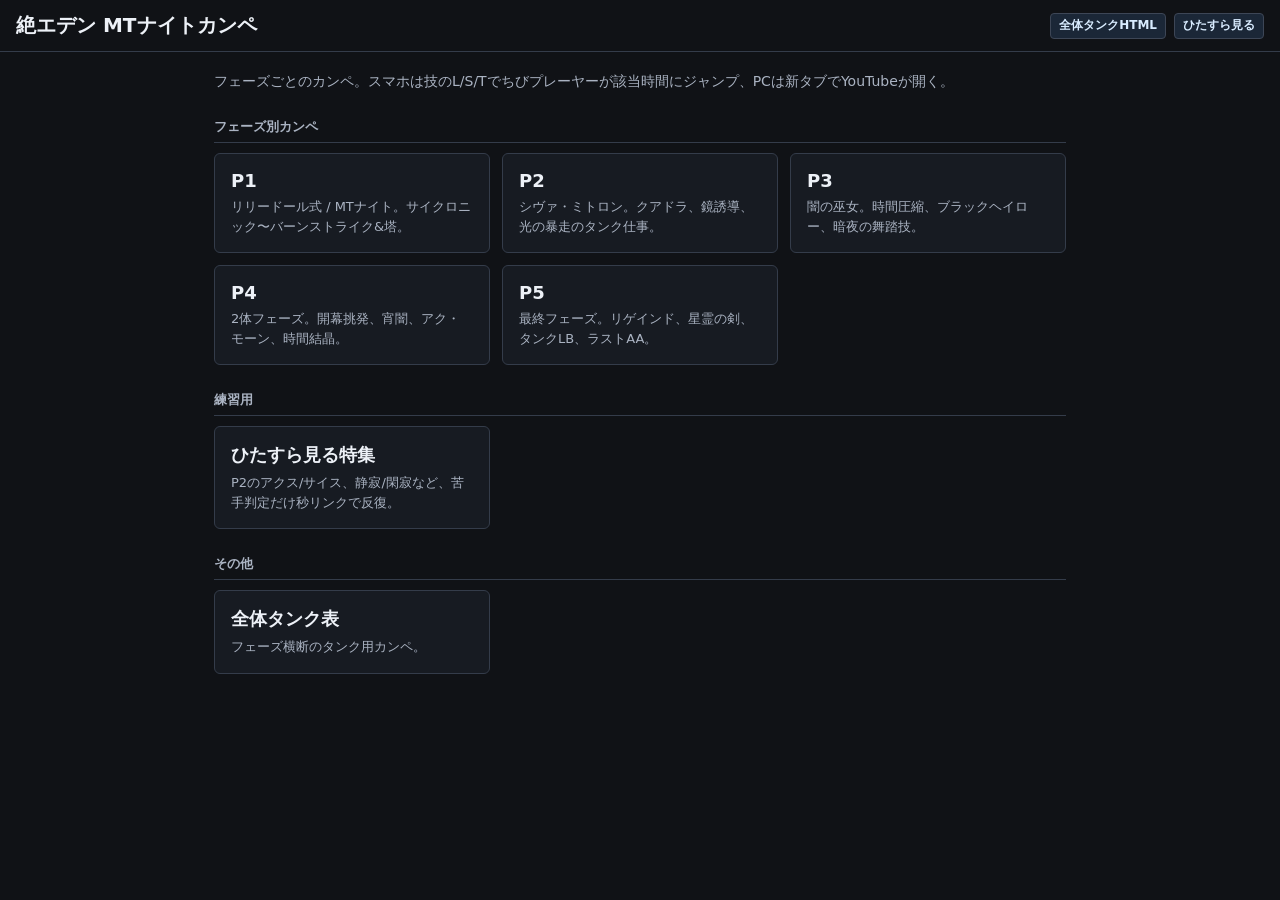
==== commit 2fccbedf: "Add practice video links page" ====
--- a/index.html
+++ b/index.html
@@ -11,6 +11,7 @@
     <h1>絶エデン MTナイトカンペ</h1>
     <nav class="refs" aria-label="参考リンク">
       <a href="sources/ultimate_eden_tank_cheatsheet.html">全体タンクHTML</a>
+      <a href="practice/">ひたすら見る</a>
     </nav>
   </header>
 
@@ -41,6 +42,14 @@
       </a>
     </div>
 
+    <div class="hub-section-title">練習用</div>
+    <div class="hub-grid">
+      <a class="hub-card" href="practice/">
+        <h2>ひたすら見る特集</h2>
+        <p>P2のアクス/サイス、静寂/閑寂など、苦手判定だけ秒リンクで反復。</p>
+      </a>
+    </div>
+
     <div class="hub-section-title">その他</div>
     <div class="hub-grid">
       <a class="hub-card" href="sources/ultimate_eden_tank_cheatsheet.html">
--- a/assets/css/style.css
+++ b/assets/css/style.css
@@ -339,6 +339,76 @@
 .hub-card.todo { opacity: 0.55; }
 .hub-card.todo:hover { border-color: var(--line); }
 
+.practice-main {
+  display: block;
+  max-width: 1180px;
+  margin: 0 auto;
+}
+
+.practice-grid {
+  display: grid;
+  grid-template-columns: repeat(2, minmax(0, 1fr));
+  gap: 12px;
+  padding: 12px;
+}
+
+.practice-card {
+  border: 1px solid #303847;
+  background: #151922;
+  padding: 12px;
+}
+
+.practice-card-wide {
+  margin: 12px;
+}
+
+.practice-card h2 {
+  margin: 0 0 6px;
+  font-size: 17px;
+}
+
+.practice-card p {
+  margin: 0 0 10px;
+  font-size: 13px;
+  line-height: 1.45;
+}
+
+.practice-links {
+  display: grid;
+  grid-template-columns: repeat(auto-fit, minmax(82px, 1fr));
+  gap: 8px;
+}
+
+.practice-links.dense {
+  grid-template-columns: repeat(auto-fit, minmax(76px, 1fr));
+}
+
+.practice-link {
+  display: flex;
+  align-items: center;
+  justify-content: center;
+  min-height: 40px;
+  padding: 6px 8px;
+  border: 1px solid #3d4656;
+  border-radius: 4px;
+  background: rgba(93, 168, 255, 0.14);
+  color: #d9ecff;
+  font-size: 15px;
+  font-weight: 800;
+}
+
+.practice-link:hover {
+  border-color: var(--yellow);
+  background: rgba(255, 209, 102, 0.14);
+  color: #fff4cf;
+}
+
+.practice-link.featured {
+  min-height: 46px;
+  background: rgba(123, 216, 143, 0.14);
+  color: #e4ffe9;
+}
+
 @media (max-width: 1120px) {
   main { grid-template-columns: 1fr; }
   th { top: 76px; }
@@ -375,6 +445,26 @@
   main {
     display: block;
     padding: 8px;
+  }
+
+  .practice-grid {
+    grid-template-columns: 1fr;
+    padding: 8px;
+  }
+
+  .practice-card-wide {
+    margin: 8px;
+  }
+
+  .practice-links,
+  .practice-links.dense {
+    grid-template-columns: repeat(auto-fit, minmax(68px, 1fr));
+    gap: 6px;
+  }
+
+  .practice-link {
+    min-height: 38px;
+    font-size: 14px;
   }
 
   section {
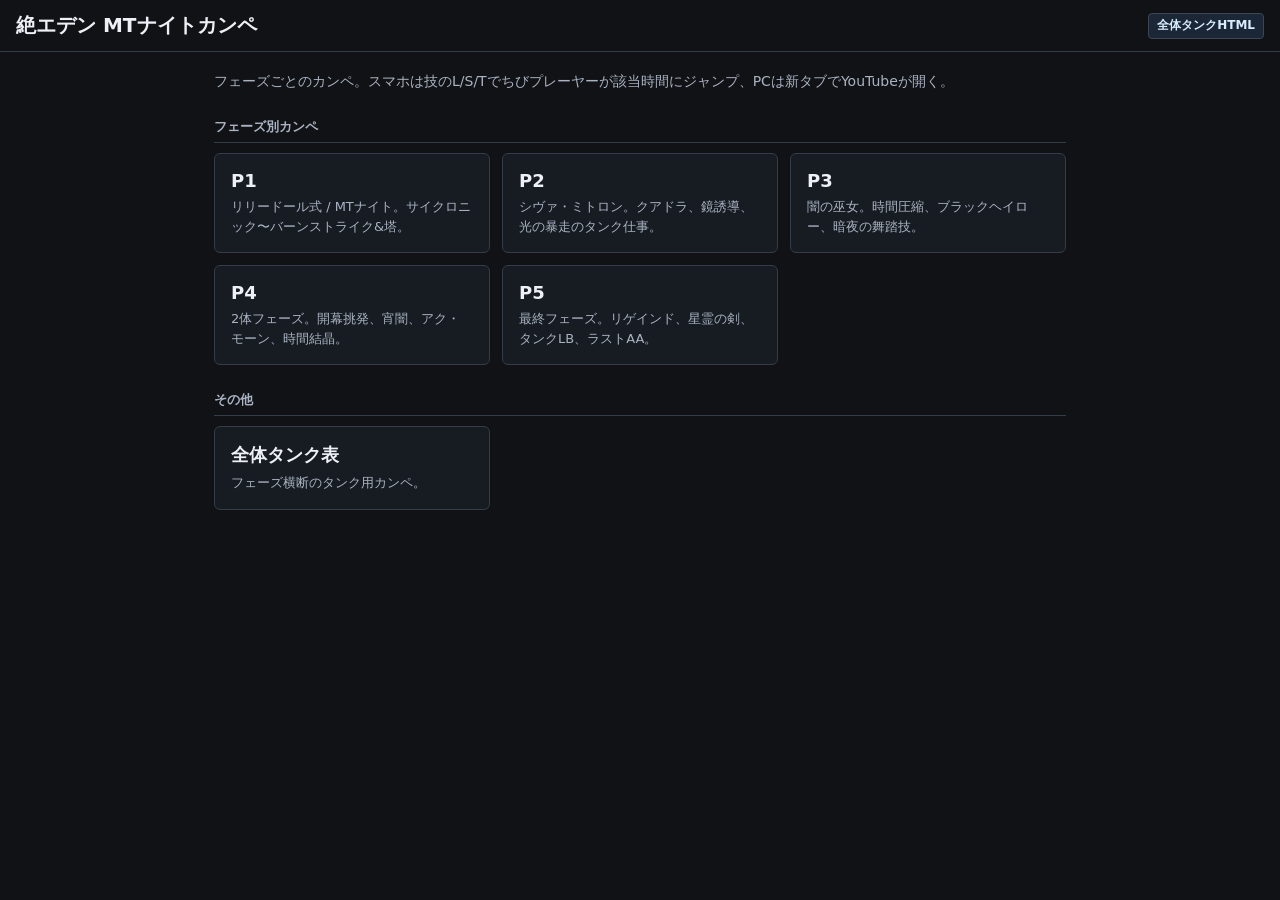
==== commit 1cbac67c: "Remove practice links page" ====
--- a/index.html
+++ b/index.html
@@ -11,7 +11,6 @@
     <h1>絶エデン MTナイトカンペ</h1>
     <nav class="refs" aria-label="参考リンク">
       <a href="sources/ultimate_eden_tank_cheatsheet.html">全体タンクHTML</a>
-      <a href="practice/">ひたすら見る</a>
     </nav>
   </header>
 
@@ -42,14 +41,6 @@
       </a>
     </div>
 
-    <div class="hub-section-title">練習用</div>
-    <div class="hub-grid">
-      <a class="hub-card" href="practice/">
-        <h2>ひたすら見る特集</h2>
-        <p>P2のアクス/サイス、静寂/閑寂など、苦手判定だけ秒リンクで反復。</p>
-      </a>
-    </div>
-
     <div class="hub-section-title">その他</div>
     <div class="hub-grid">
       <a class="hub-card" href="sources/ultimate_eden_tank_cheatsheet.html">
--- a/assets/css/style.css
+++ b/assets/css/style.css
@@ -339,76 +339,6 @@
 .hub-card.todo { opacity: 0.55; }
 .hub-card.todo:hover { border-color: var(--line); }
 
-.practice-main {
-  display: block;
-  max-width: 1180px;
-  margin: 0 auto;
-}
-
-.practice-grid {
-  display: grid;
-  grid-template-columns: repeat(2, minmax(0, 1fr));
-  gap: 12px;
-  padding: 12px;
-}
-
-.practice-card {
-  border: 1px solid #303847;
-  background: #151922;
-  padding: 12px;
-}
-
-.practice-card-wide {
-  margin: 12px;
-}
-
-.practice-card h2 {
-  margin: 0 0 6px;
-  font-size: 17px;
-}
-
-.practice-card p {
-  margin: 0 0 10px;
-  font-size: 13px;
-  line-height: 1.45;
-}
-
-.practice-links {
-  display: grid;
-  grid-template-columns: repeat(auto-fit, minmax(82px, 1fr));
-  gap: 8px;
-}
-
-.practice-links.dense {
-  grid-template-columns: repeat(auto-fit, minmax(76px, 1fr));
-}
-
-.practice-link {
-  display: flex;
-  align-items: center;
-  justify-content: center;
-  min-height: 40px;
-  padding: 6px 8px;
-  border: 1px solid #3d4656;
-  border-radius: 4px;
-  background: rgba(93, 168, 255, 0.14);
-  color: #d9ecff;
-  font-size: 15px;
-  font-weight: 800;
-}
-
-.practice-link:hover {
-  border-color: var(--yellow);
-  background: rgba(255, 209, 102, 0.14);
-  color: #fff4cf;
-}
-
-.practice-link.featured {
-  min-height: 46px;
-  background: rgba(123, 216, 143, 0.14);
-  color: #e4ffe9;
-}
-
 @media (max-width: 1120px) {
   main { grid-template-columns: 1fr; }
   th { top: 76px; }
@@ -445,26 +375,6 @@
   main {
     display: block;
     padding: 8px;
-  }
-
-  .practice-grid {
-    grid-template-columns: 1fr;
-    padding: 8px;
-  }
-
-  .practice-card-wide {
-    margin: 8px;
-  }
-
-  .practice-links,
-  .practice-links.dense {
-    grid-template-columns: repeat(auto-fit, minmax(68px, 1fr));
-    gap: 6px;
-  }
-
-  .practice-link {
-    min-height: 38px;
-    font-size: 14px;
   }
 
   section {
